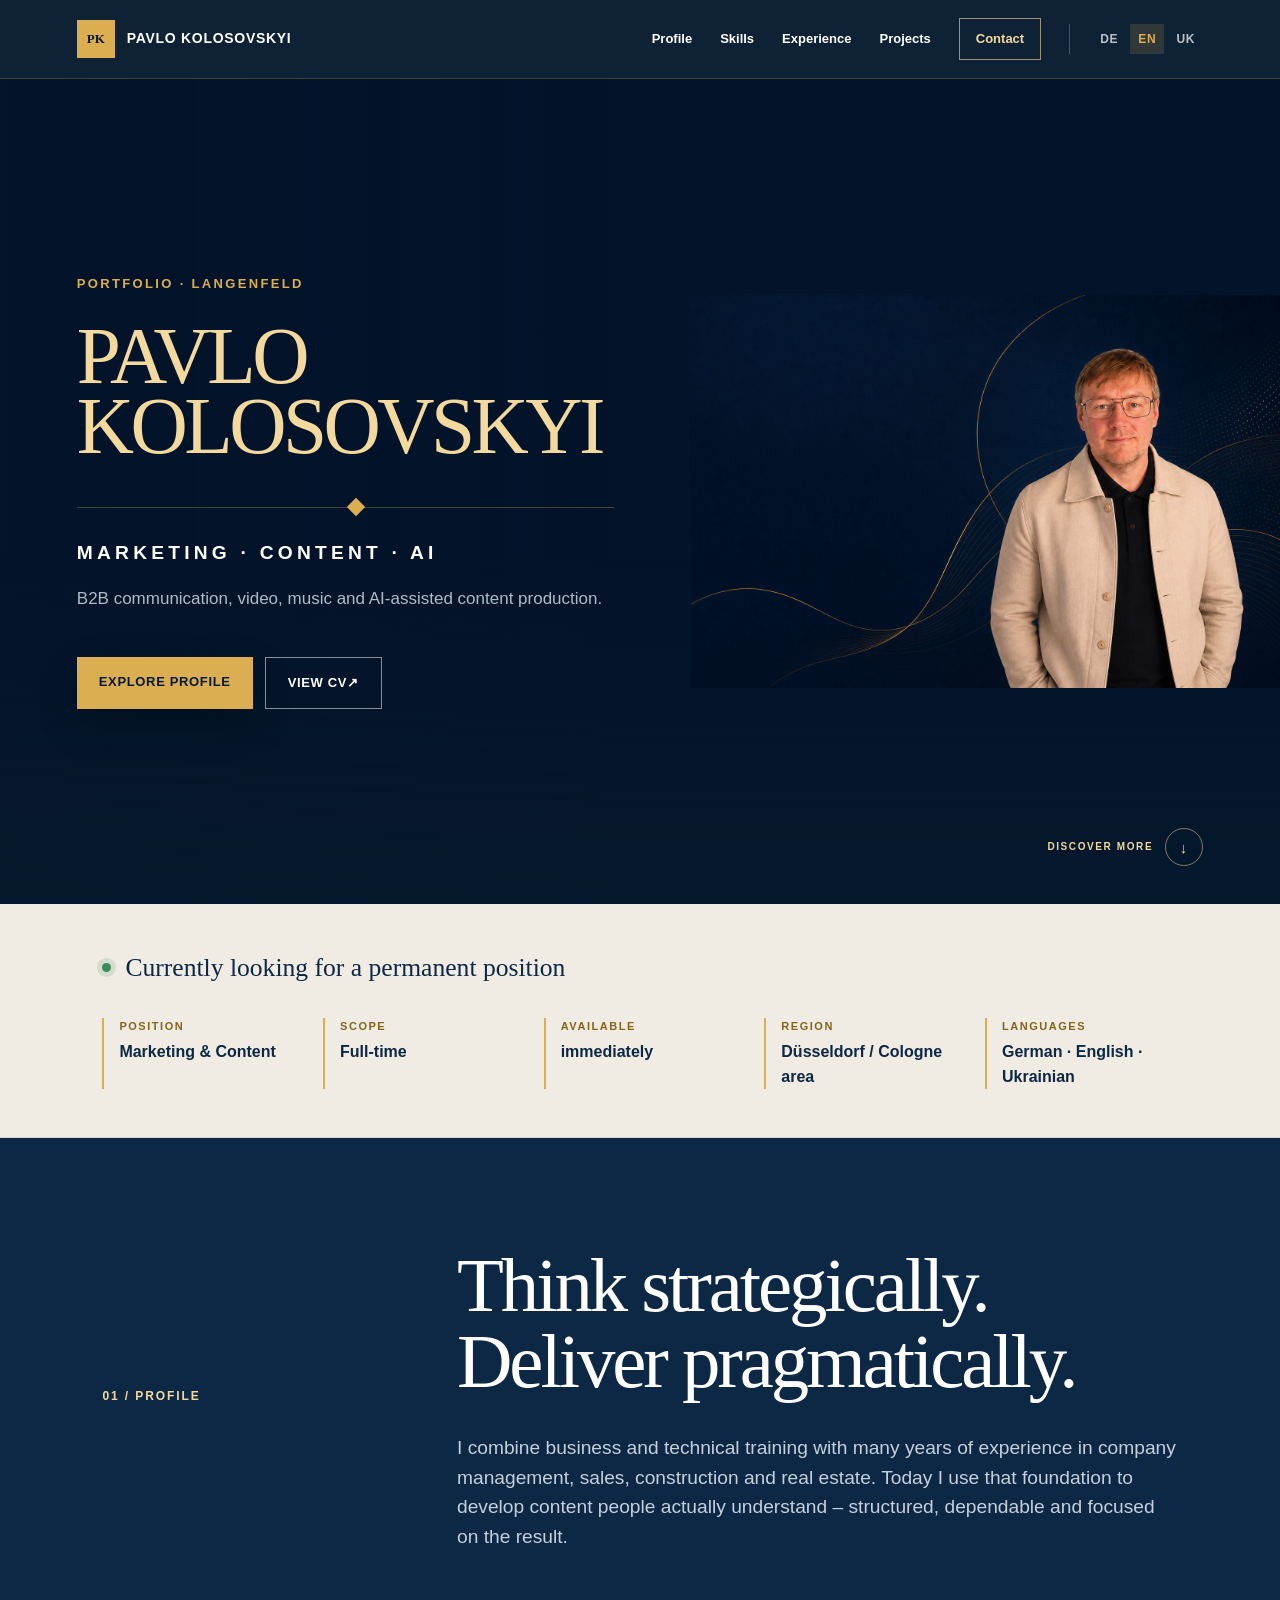
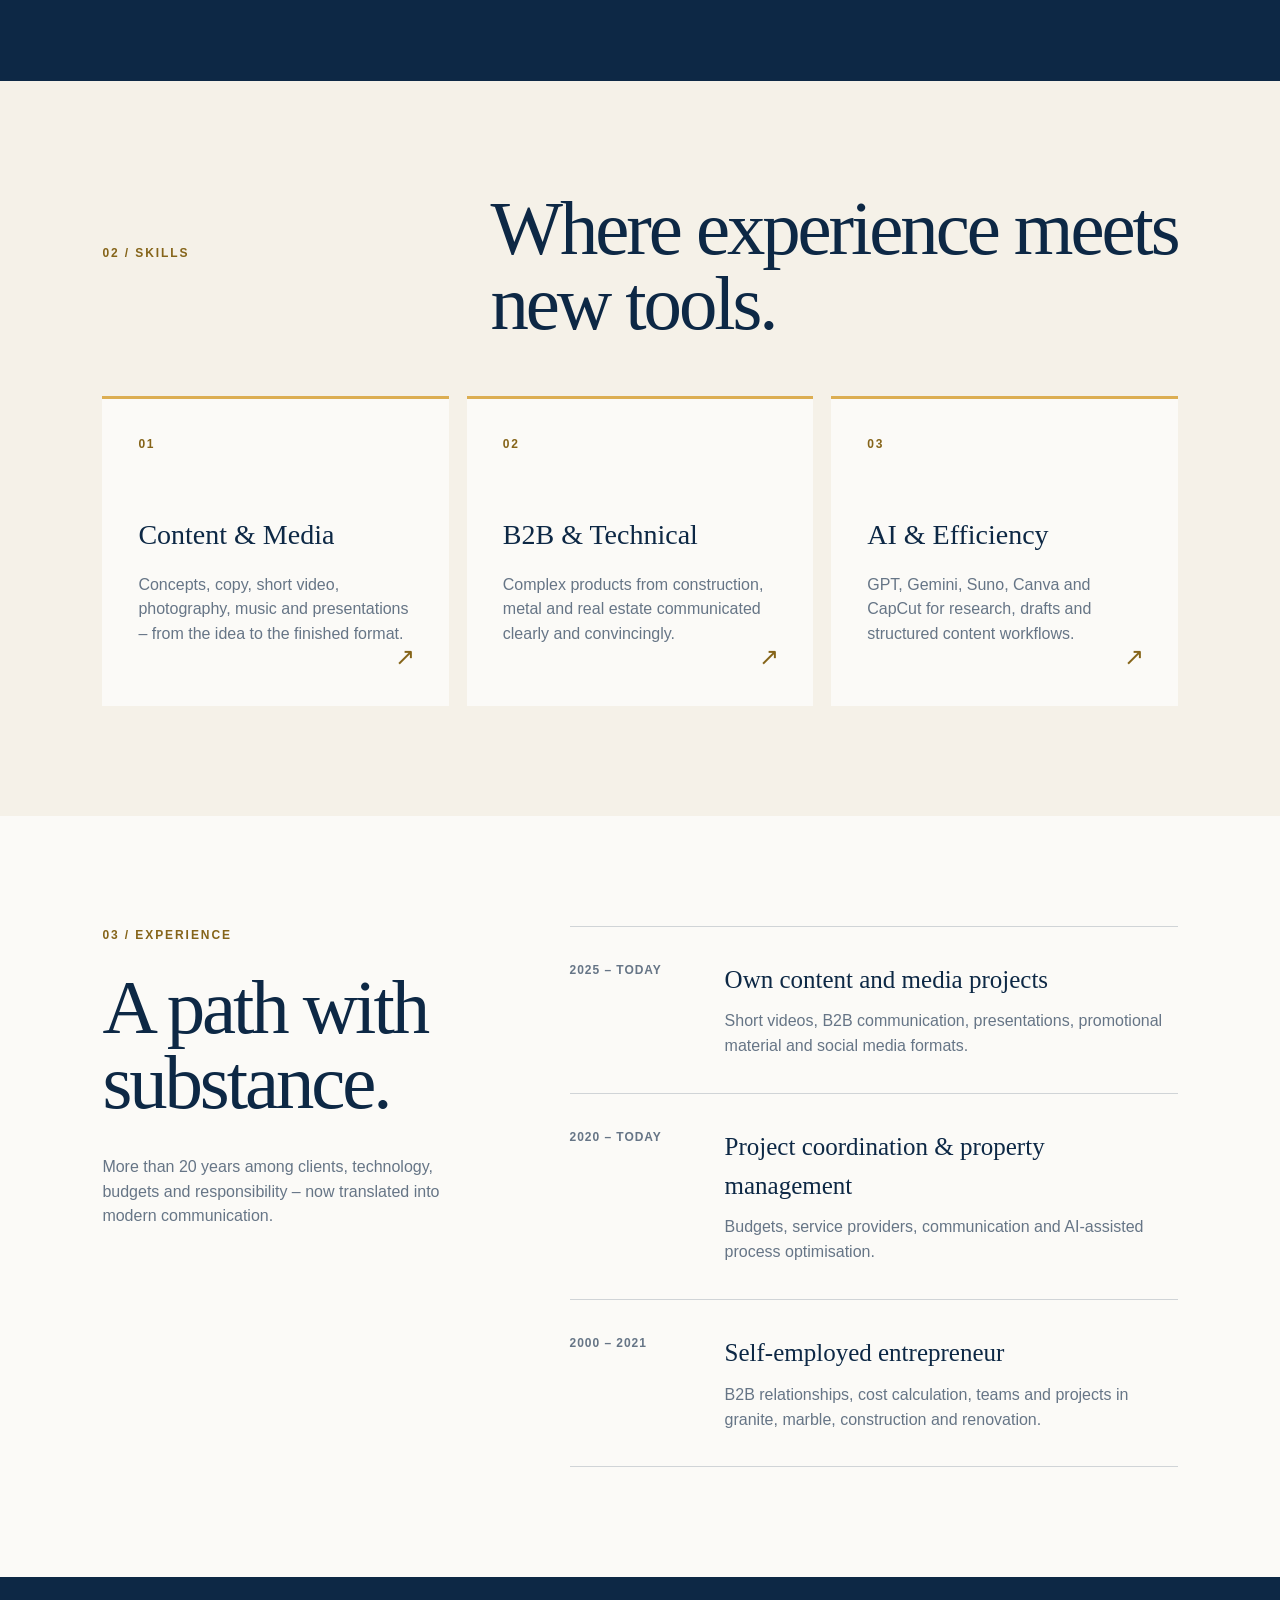
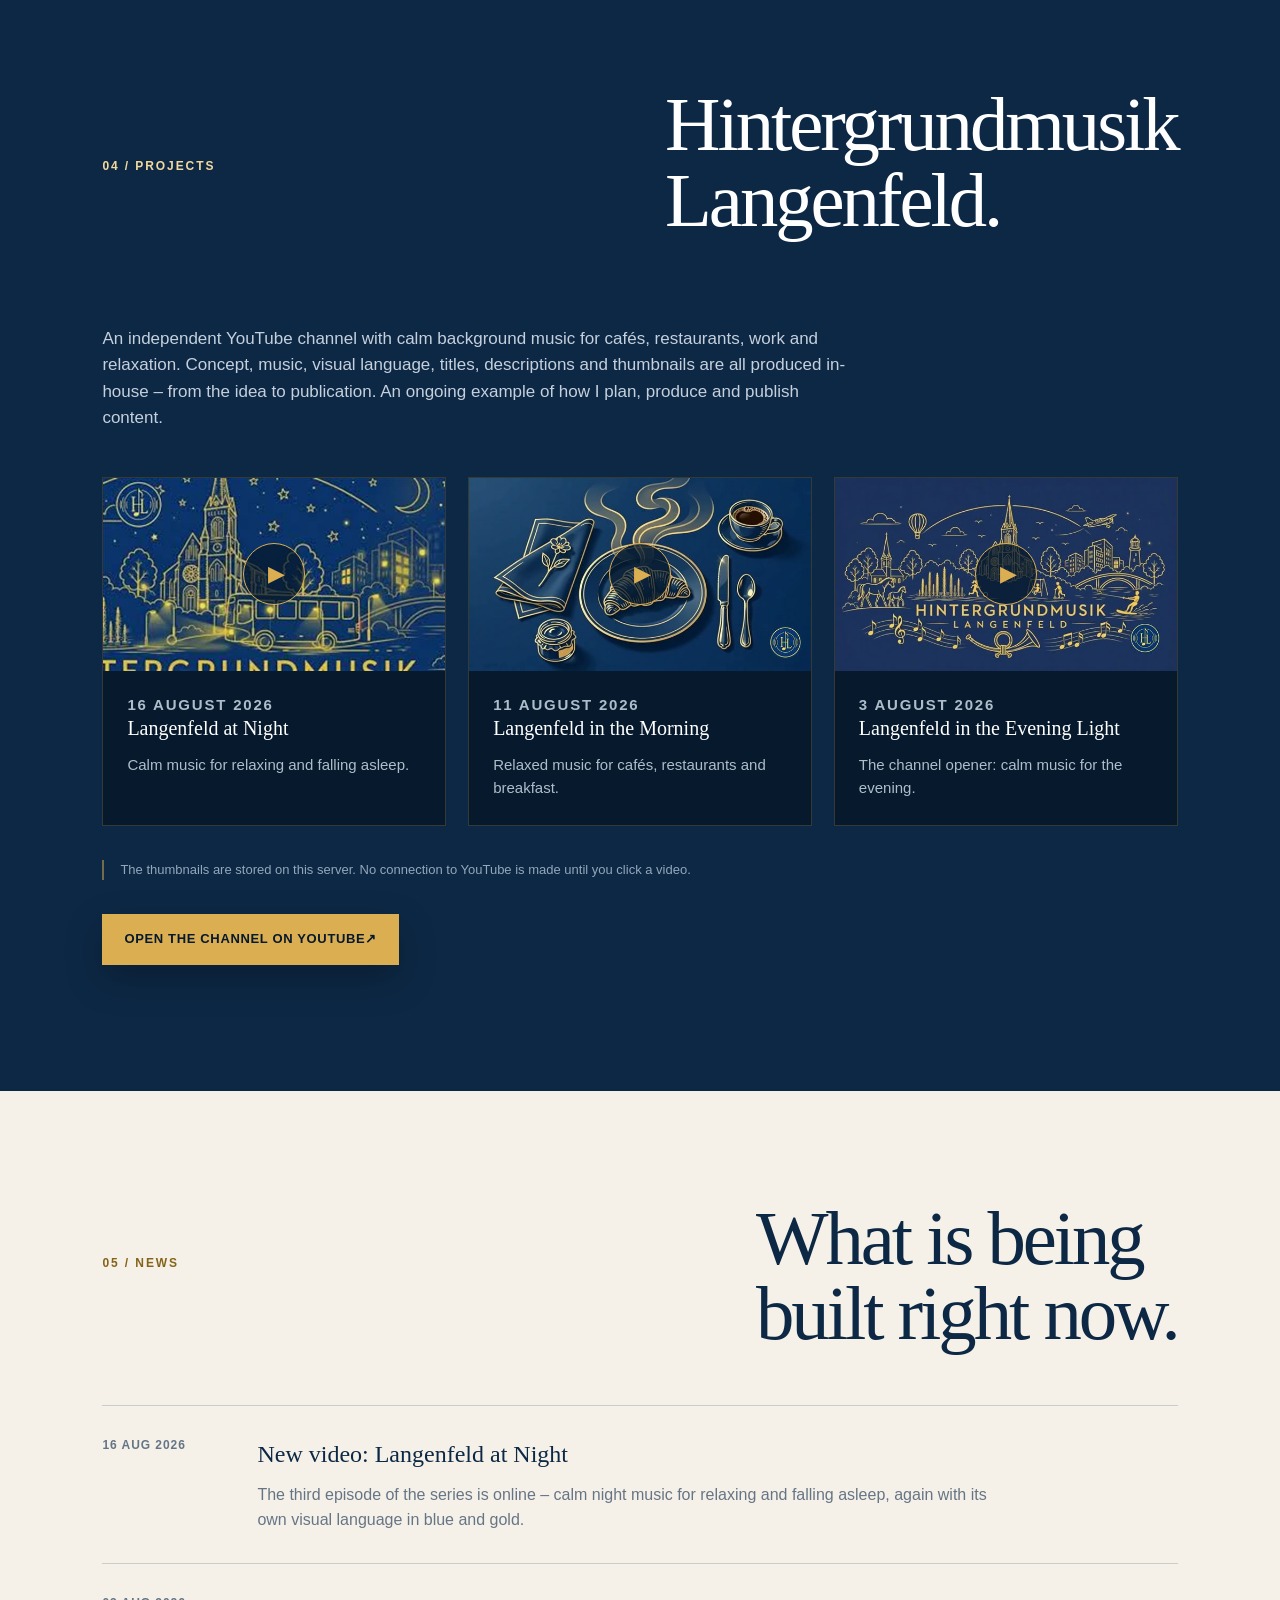
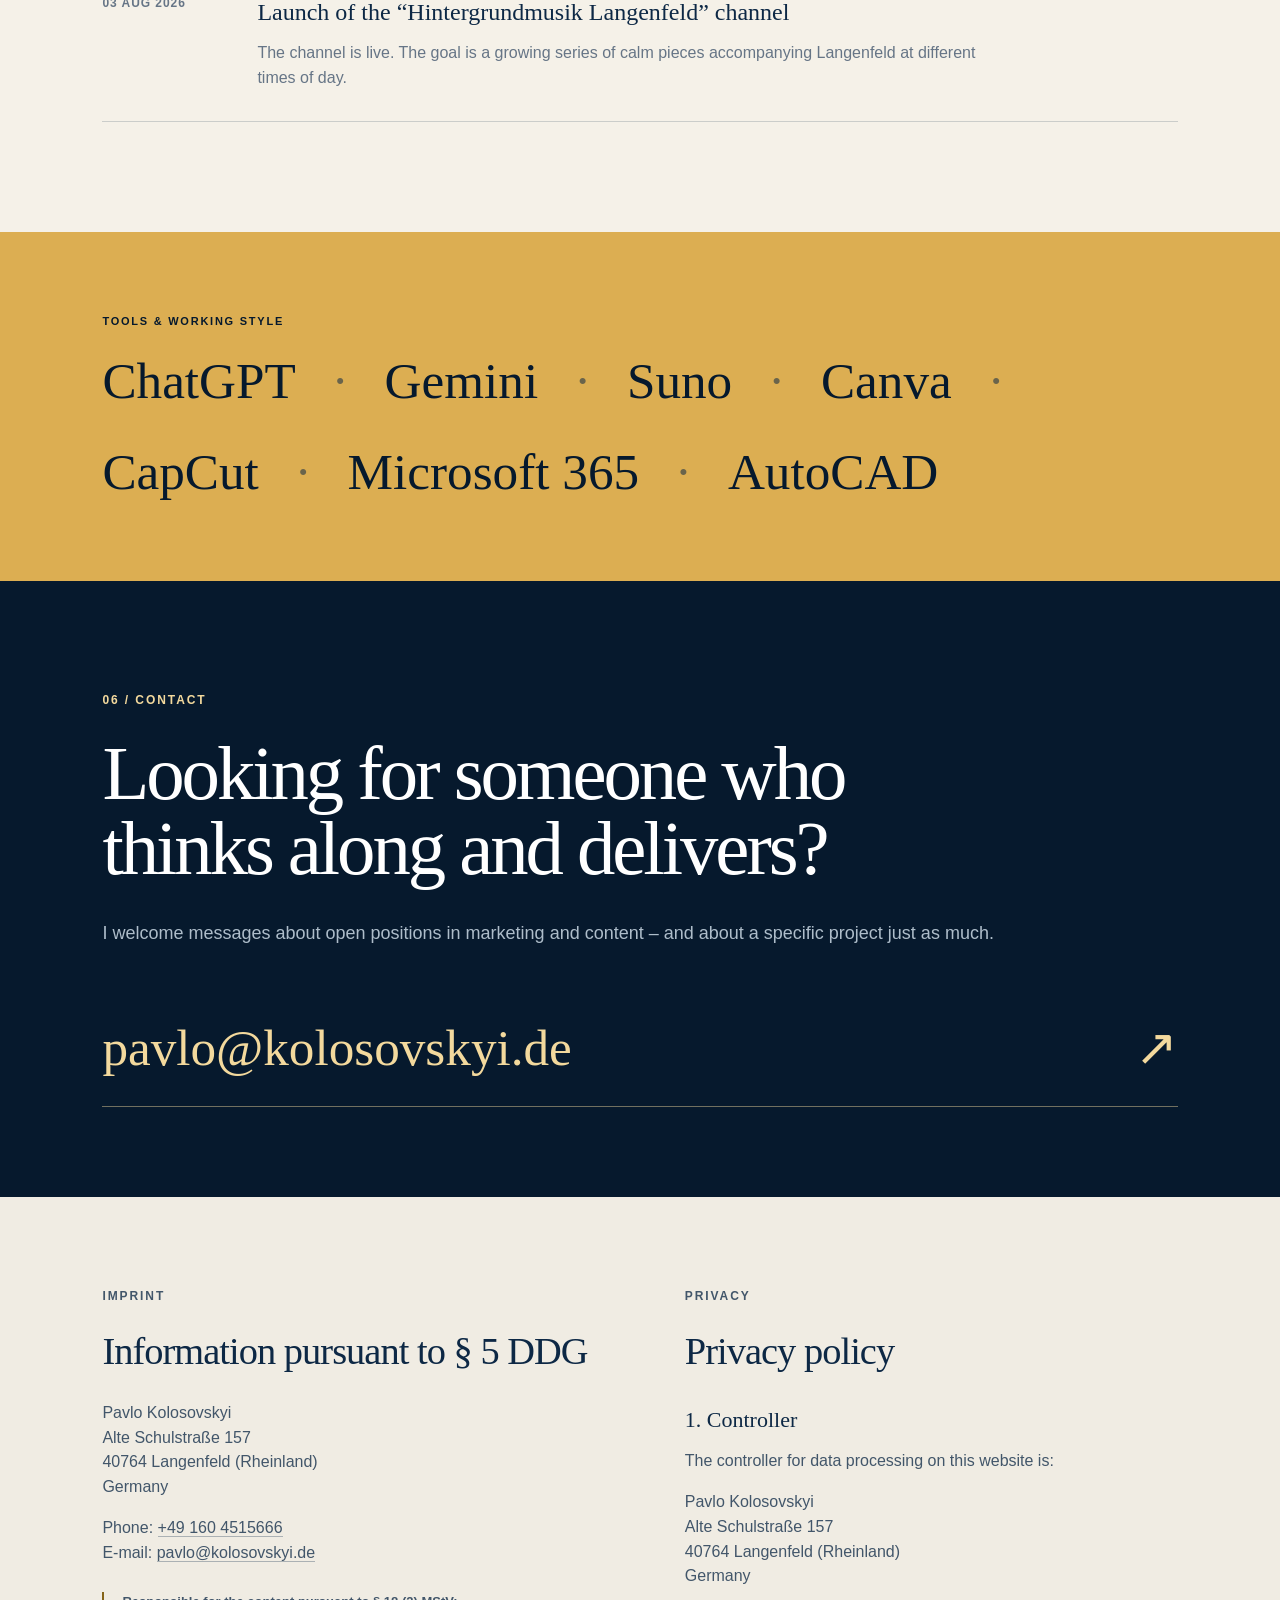
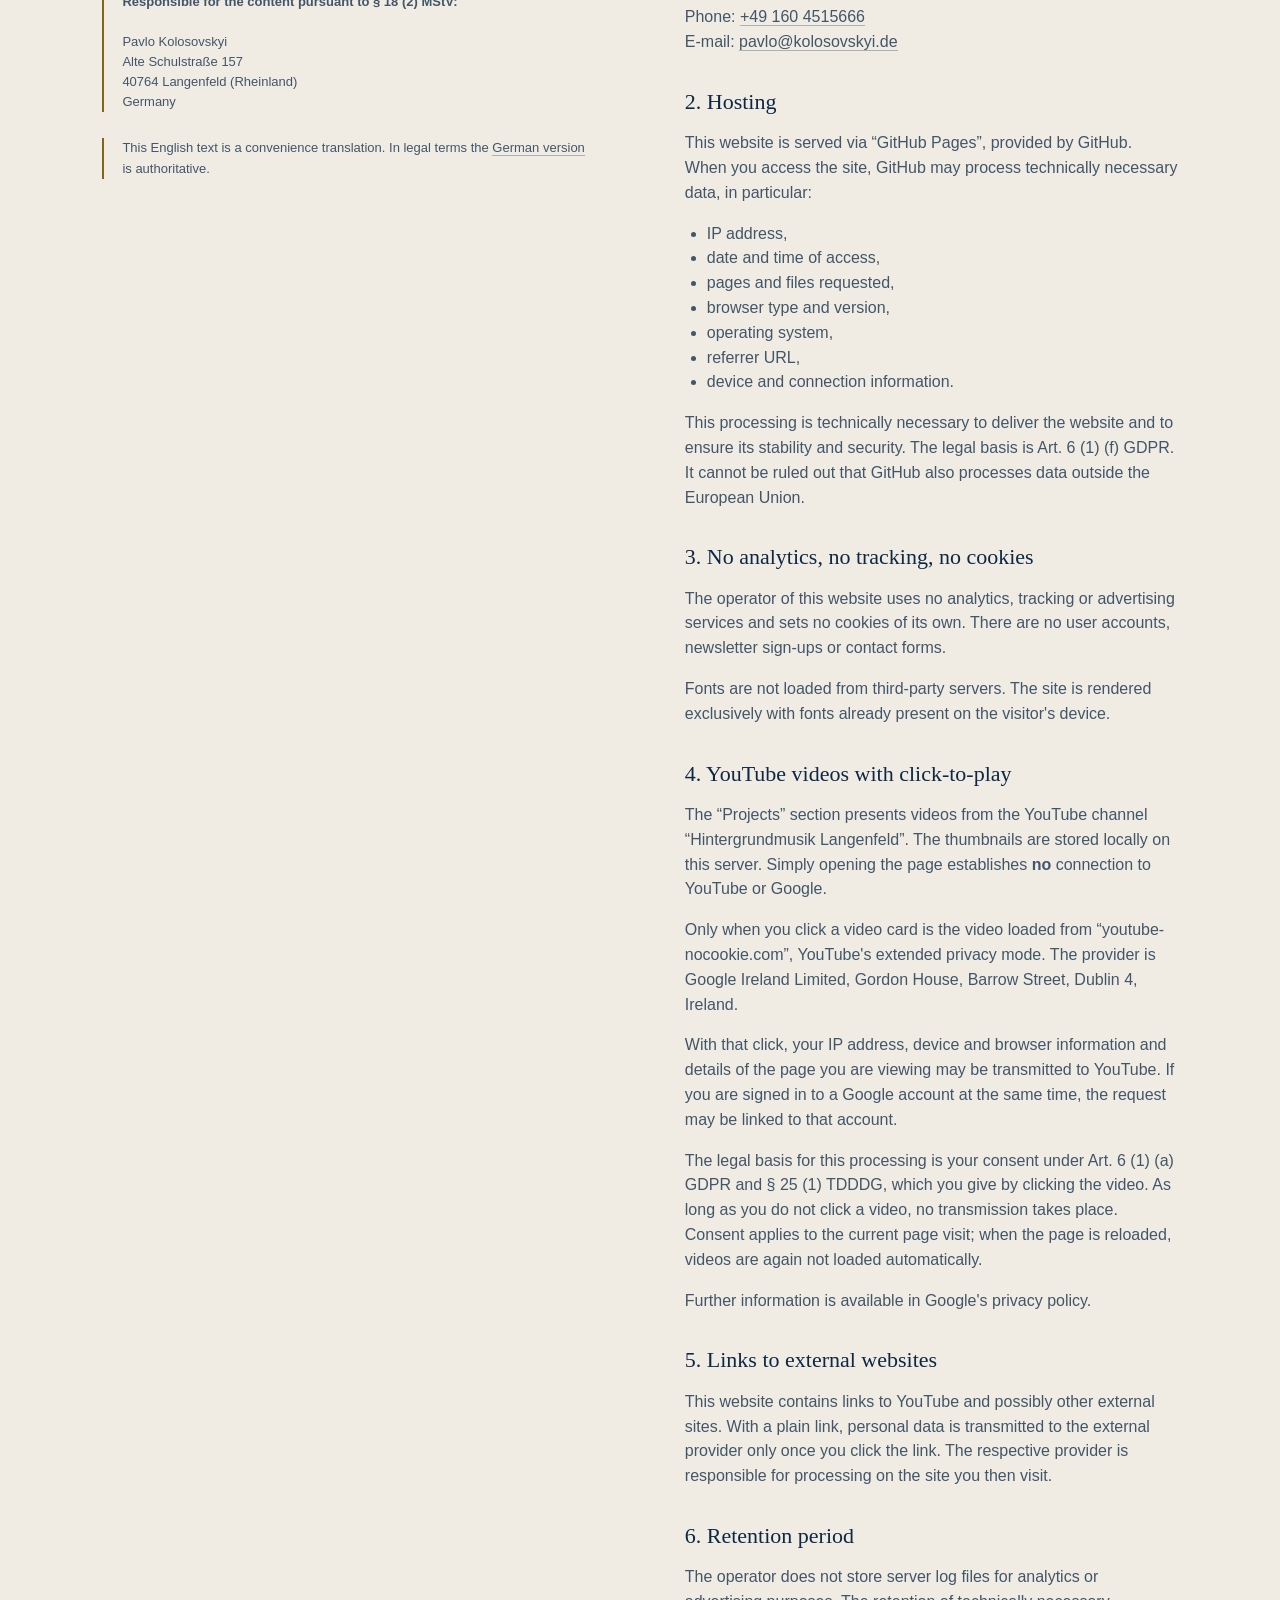
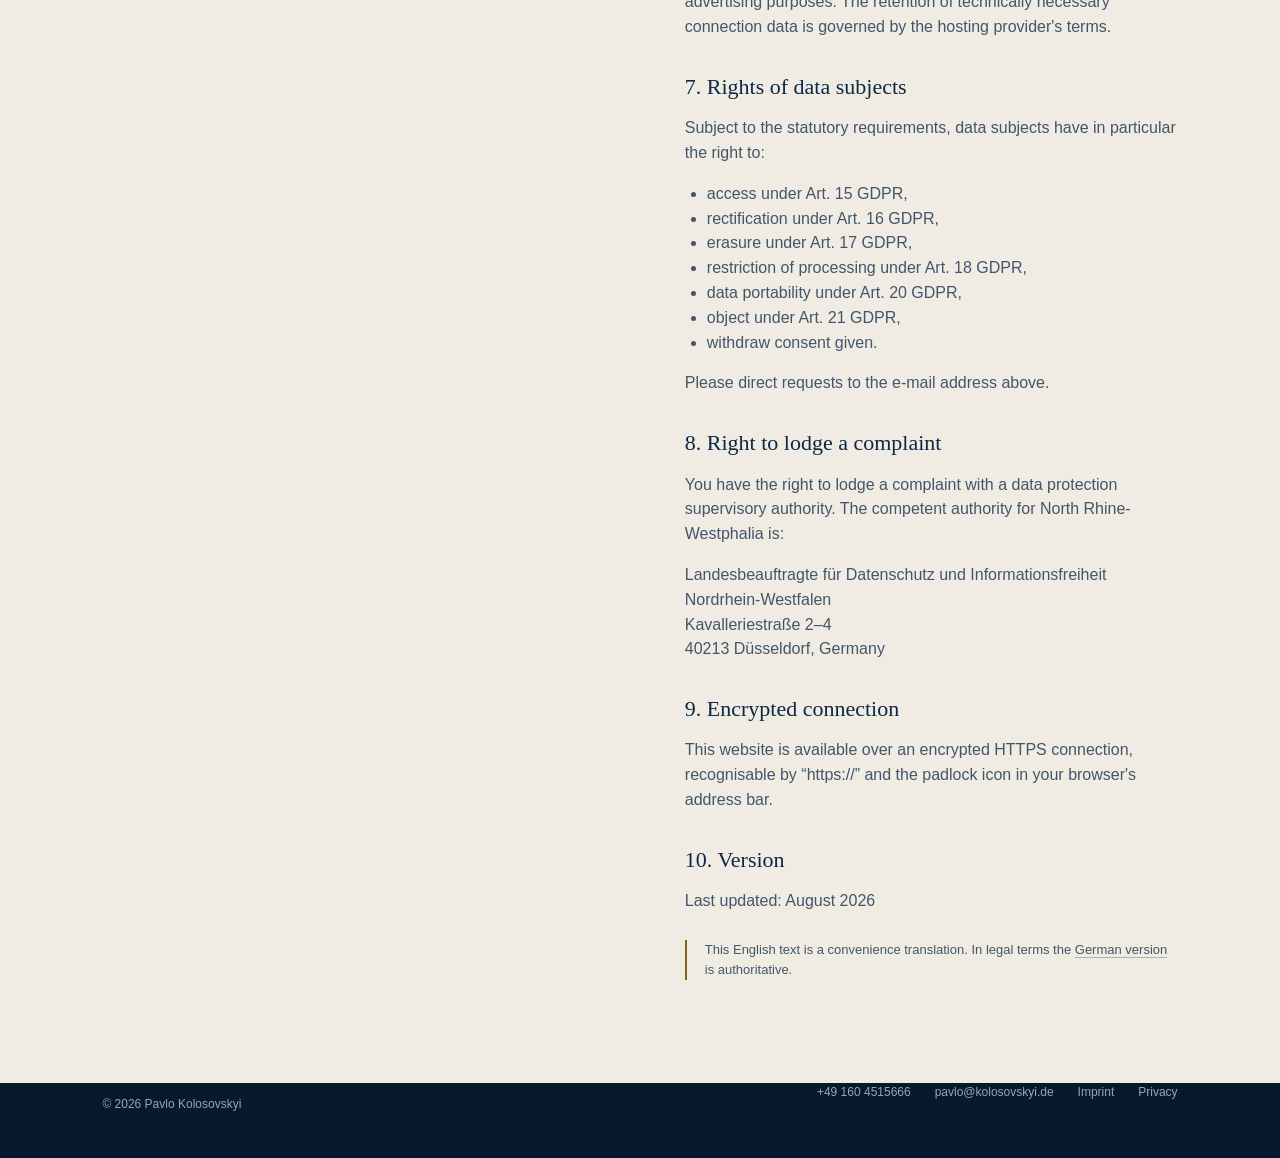
==== en/index.html @ c3942af7 "Rebuild site: three languages, projects section, job-search block - German, English and Ukrainian ve" ====
<!doctype html>
<html lang="en">
  <head>
    <meta charset="utf-8" />
    <meta name="viewport" content="width=device-width, initial-scale=1" />
    <title>Pavlo Kolosovskyi | Marketing, Content &amp; AI</title>
    <meta name="description" content="Portfolio of Pavlo Kolosovskyi, based in Langenfeld, Germany: B2B communication, video, music and AI-assisted content production." />
    <meta name="robots" content="index,follow" />
    <meta name="author" content="Pavlo Kolosovskyi" />
    <meta name="theme-color" content="#06192d" />

    <link rel="canonical" href="https://kolosovskyi.de/en/" />
    <link rel="alternate" hreflang="de" href="https://kolosovskyi.de/" />
    <link rel="alternate" hreflang="en" href="https://kolosovskyi.de/en/" />
    <link rel="alternate" hreflang="uk" href="https://kolosovskyi.de/uk/" />
    <link rel="alternate" hreflang="x-default" href="https://kolosovskyi.de/" />

    <link rel="icon" href="../assets/favicon.ico" sizes="any" />
    <link rel="apple-touch-icon" href="../assets/apple-touch-icon.png" />

    <meta property="og:type" content="website" />
    <meta property="og:locale" content="en_GB" />
    <meta property="og:site_name" content="Pavlo Kolosovskyi" />
    <meta property="og:title" content="Pavlo Kolosovskyi | Marketing, Content &amp; AI" />
    <meta property="og:description" content="B2B communication, video, music and AI-assisted content production from Langenfeld, Germany." />
    <meta property="og:url" content="https://kolosovskyi.de/en/" />
    <meta property="og:image" content="https://kolosovskyi.de/assets/og.jpg" />
    <meta property="og:image:width" content="1200" />
    <meta property="og:image:height" content="800" />
    <meta property="og:image:alt" content="Pavlo Kolosovskyi - Marketing, Content and AI" />
    <meta name="twitter:card" content="summary_large_image" />
    <meta name="twitter:title" content="Pavlo Kolosovskyi | Marketing, Content &amp; AI" />
    <meta name="twitter:description" content="B2B communication, video, music and AI-assisted content production from Langenfeld, Germany." />
    <meta name="twitter:image" content="https://kolosovskyi.de/assets/og.jpg" />

    <link rel="stylesheet" href="../assets/style.css" />

    <script type="application/ld+json">
      {
        "@context": "https://schema.org",
        "@type": "ProfilePage",
        "url": "https://kolosovskyi.de/en/",
        "inLanguage": "en",
        "mainEntity": {
          "@type": "Person",
          "name": "Pavlo Kolosovskyi",
          "url": "https://kolosovskyi.de/en/",
          "image": "https://kolosovskyi.de/assets/og.jpg",
          "email": "pavlo@kolosovskyi.de",
          "telephone": "+49 160 4515666",
          "jobTitle": "Marketing & Content Specialist",
          "description": "B2B communication, video, music and AI-assisted content production from Langenfeld, Germany.",
          "address": {
            "@type": "PostalAddress",
            "streetAddress": "Alte Schulstraße 157",
            "postalCode": "40764",
            "addressLocality": "Langenfeld (Rheinland)",
            "addressRegion": "North Rhine-Westphalia",
            "addressCountry": "DE"
          },
          "knowsLanguage": ["de", "en", "uk"],
          "knowsAbout": [
            "Marketing",
            "Content production",
            "B2B communication",
            "Artificial intelligence",
            "Video production",
            "Music production",
            "Project coordination",
            "Property management"
          ],
          "sameAs": ["https://www.youtube.com/channel/UC3sv8M5KpYVajxv3SF8W27A"]
        }
      }
    </script>
  </head>

  <body>
    <a class="skip-link" href="#profile">Skip to content</a>

    <header class="site-header">
      <a class="brand" href="#top"><span class="brand-mark">PK</span><span>Pavlo Kolosovskyi</span></a>
      <input class="nav-toggle" type="checkbox" id="nav-toggle" />
      <label class="nav-burger" for="nav-toggle" title="Open and close menu">
        <span aria-hidden="true"></span><span aria-hidden="true"></span><span aria-hidden="true"></span>
        <em>Menu</em>
      </label>
      <nav aria-label="Main navigation">
        <a href="#profile">Profile</a>
        <a href="#skills">Skills</a>
        <a href="#experience">Experience</a>
        <a href="#projects">Projects</a>
        <a class="nav-cta" href="#contact">Contact</a>
        <div class="lang-switch">
          <a href="../index.html" lang="de" hreflang="de">DE</a>
          <a href="index.html" aria-current="true" lang="en" hreflang="en">EN</a>
          <a href="../uk/index.html" lang="uk" hreflang="uk">UK</a>
        </div>
      </nav>
    </header>

    <main>
      <section class="hero" id="top">
        <div class="hero-layout">
          <div class="hero-copy">
            <p class="hero-kicker">Portfolio · Langenfeld</p>
            <h1><span>Pavlo</span> <span>Kolosovskyi</span></h1>
            <div class="hero-rule" aria-hidden="true"><span></span></div>
            <p class="hero-disciplines">Marketing · Content · AI</p>
            <p class="hero-summary">B2B communication, video, music and AI-assisted content production.</p>
            <div class="hero-actions">
              <a class="button button-gold" href="#profile">Explore profile</a>
              <a class="button button-outline-light" href="../assets/lebenslauf.pdf">View CV <span aria-hidden="true">↗</span></a>
            </div>
          </div>
          <div class="hero-portrait" role="img" aria-label="Portrait of Pavlo Kolosovskyi"></div>
        </div>
        <a class="scroll-cue" href="#profile"><span>Discover more</span><b aria-hidden="true">↓</b></a>
      </section>

      <section class="seeking" id="looking-for">
        <p class="seeking-status"><span class="status-dot" aria-hidden="true"></span>Currently looking for a permanent position</p>
        <dl class="seeking-grid">
          <div class="seeking-item"><dt>Position</dt><dd>Marketing &amp; Content</dd></div>
          <div class="seeking-item"><dt>Scope</dt><dd>Full-time</dd></div>
          <div class="seeking-item"><dt>Available</dt><dd>immediately</dd></div>
          <div class="seeking-item"><dt>Region</dt><dd>Düsseldorf / Cologne area</dd></div>
          <div class="seeking-item"><dt>Languages</dt><dd>German · English · Ukrainian</dd></div>
        </dl>
      </section>

      <section class="intro" id="profile">
        <p class="section-label">01 / Profile</p>
        <div>
          <h2>Think strategically.<br />Deliver pragmatically.</h2>
          <p>I combine business and technical training with many years of experience in company management, sales, construction and real estate. Today I use that foundation to develop content people actually understand – structured, dependable and focused on the result.</p>
        </div>
      </section>

      <section class="expertise-section" id="skills">
        <div class="section-heading">
          <p class="section-label">02 / Skills</p>
          <h2>Where experience meets<br />new tools.</h2>
        </div>
        <div class="expertise-grid">
          <article class="expertise-card">
            <div class="card-number">01</div>
            <h3>Content &amp; Media</h3>
            <p>Concepts, copy, short video, photography, music and presentations – from the idea to the finished format.</p>
            <span class="card-arrow" aria-hidden="true">↗</span>
          </article>
          <article class="expertise-card">
            <div class="card-number">02</div>
            <h3>B2B &amp; Technical</h3>
            <p>Complex products from construction, metal and real estate communicated clearly and convincingly.</p>
            <span class="card-arrow" aria-hidden="true">↗</span>
          </article>
          <article class="expertise-card">
            <div class="card-number">03</div>
            <h3>AI &amp; Efficiency</h3>
            <p>GPT, Gemini, Suno, Canva and CapCut for research, drafts and structured content workflows.</p>
            <span class="card-arrow" aria-hidden="true">↗</span>
          </article>
        </div>
      </section>

      <section class="experience-section" id="experience">
        <div class="experience-intro">
          <p class="section-label">03 / Experience</p>
          <h2>A path with<br />substance.</h2>
          <p>More than 20 years among clients, technology, budgets and responsibility – now translated into modern communication.</p>
        </div>
        <div class="timeline">
          <article class="timeline-item">
            <p class="timeline-period">2025 – today</p>
            <div>
              <h3>Own content and media projects</h3>
              <p>Short videos, B2B communication, presentations, promotional material and social media formats.</p>
            </div>
          </article>
          <article class="timeline-item">
            <p class="timeline-period">2020 – today</p>
            <div>
              <h3>Project coordination &amp; property management</h3>
              <p>Budgets, service providers, communication and AI-assisted process optimisation.</p>
            </div>
          </article>
          <article class="timeline-item">
            <p class="timeline-period">2000 – 2021</p>
            <div>
              <h3>Self-employed entrepreneur</h3>
              <p>B2B relationships, cost calculation, teams and projects in granite, marble, construction and renovation.</p>
            </div>
          </article>
        </div>
      </section>

      <section class="projects-section" id="projects">
        <div class="section-heading">
          <p class="section-label">04 / Projects</p>
          <h2>Hintergrundmusik<br />Langenfeld.</h2>
        </div>
        <p class="project-lead">An independent YouTube channel with calm background music for cafés, restaurants, work and relaxation. Concept, music, visual language, titles, descriptions and thumbnails are all produced in-house – from the idea to publication. An ongoing example of how I plan, produce and publish content.</p>

        <div class="video-grid">
          <article class="video-card">
            <button class="video-frame" type="button" data-video="T-BLoHEZqq4" data-title="Langenfeld at Night – background music for relaxing">
              <img src="../assets/video-1.jpg" alt="Thumbnail: Langenfeld at night" loading="lazy" width="640" height="360" />
              <span class="play-badge" aria-hidden="true">▶</span>
            </button>
            <div class="video-body">
              <p class="video-date">16 August 2026</p>
              <h3>Langenfeld at Night</h3>
              <p>Calm music for relaxing and falling asleep.</p>
            </div>
          </article>

          <article class="video-card">
            <button class="video-frame" type="button" data-video="KfmmcKByRnE" data-title="Langenfeld in the Morning – background music for café and restaurant">
              <img src="../assets/video-2.jpg" alt="Thumbnail: Langenfeld in the morning" loading="lazy" width="640" height="360" />
              <span class="play-badge" aria-hidden="true">▶</span>
            </button>
            <div class="video-body">
              <p class="video-date">11 August 2026</p>
              <h3>Langenfeld in the Morning</h3>
              <p>Relaxed music for cafés, restaurants and breakfast.</p>
            </div>
          </article>

          <article class="video-card">
            <button class="video-frame" type="button" data-video="vcA06M4yHZA" data-title="Langenfeld in the Evening Light – calm music">
              <img src="../assets/video-3.jpg" alt="Thumbnail: Langenfeld in the evening light" loading="lazy" width="640" height="360" />
              <span class="play-badge" aria-hidden="true">▶</span>
            </button>
            <div class="video-body">
              <p class="video-date">3 August 2026</p>
              <h3>Langenfeld in the Evening Light</h3>
              <p>The channel opener: calm music for the evening.</p>
            </div>
          </article>
        </div>

        <p class="video-note">The thumbnails are stored on this server. No connection to YouTube is made until you click a video.</p>

        <p class="channel-action">
          <a class="button button-gold" href="https://www.youtube.com/channel/UC3sv8M5KpYVajxv3SF8W27A" target="_blank" rel="noopener">Open the channel on YouTube <span aria-hidden="true">↗</span></a>
        </p>
      </section>

      <section class="news-section" id="news">
        <div class="section-heading">
          <p class="section-label">05 / News</p>
          <h2>What is being<br />built right now.</h2>
        </div>
        <div class="news-list">
          <article class="news-item">
            <p class="news-date">16 Aug 2026</p>
            <div>
              <h3>New video: Langenfeld at Night</h3>
              <p>The third episode of the series is online – calm night music for relaxing and falling asleep, again with its own visual language in blue and gold.</p>
            </div>
          </article>
          <article class="news-item">
            <p class="news-date">03 Aug 2026</p>
            <div>
              <h3>Launch of the “Hintergrundmusik Langenfeld” channel</h3>
              <p>The channel is live. The goal is a growing series of calm pieces accompanying Langenfeld at different times of day.</p>
            </div>
          </article>
        </div>
      </section>

      <section class="tools">
        <p>Tools &amp; working style</p>
        <div class="tool-row">
          <span>ChatGPT</span><span>Gemini</span><span>Suno</span><span>Canva</span><span>CapCut</span><span>Microsoft 365</span><span>AutoCAD</span>
        </div>
      </section>

      <section class="contact" id="contact">
        <p class="section-label light">06 / Contact</p>
        <h2>Looking for someone who<br />thinks along and delivers?</h2>
        <p class="contact-copy">I welcome messages about open positions in marketing and content – and about a specific project just as much.</p>
        <a class="contact-link" href="mailto:pavlo@kolosovskyi.de">pavlo@kolosovskyi.de <span aria-hidden="true">↗</span></a>
      </section>

      <section class="legal-section" aria-label="Legal information">
        <article id="imprint">
          <p class="section-label">Imprint</p>
          <h2>Information pursuant to § 5 DDG</h2>
          <p>Pavlo Kolosovskyi<br />Alte Schulstraße 157<br />40764 Langenfeld (Rheinland)<br />Germany</p>
          <p>Phone: <a href="tel:+491604515666">+49 160 4515666</a><br />E-mail: <a href="mailto:pavlo@kolosovskyi.de">pavlo@kolosovskyi.de</a></p>
          <p class="legal-note"><strong>Responsible for the content pursuant to § 18 (2) MStV:</strong><br /><br />Pavlo Kolosovskyi<br />Alte Schulstraße 157<br />40764 Langenfeld (Rheinland)<br />Germany</p>
          <p class="legal-note">This English text is a convenience translation. In legal terms the <a href="../index.html#impressum">German version</a> is authoritative.</p>
        </article>

        <article id="privacy">
          <p class="section-label">Privacy</p>
          <h2>Privacy policy</h2>

          <h3>1. Controller</h3>
          <p>The controller for data processing on this website is:</p>
          <p>Pavlo Kolosovskyi<br />Alte Schulstraße 157<br />40764 Langenfeld (Rheinland)<br />Germany</p>
          <p>Phone: <a href="tel:+491604515666">+49 160 4515666</a><br />E-mail: <a href="mailto:pavlo@kolosovskyi.de">pavlo@kolosovskyi.de</a></p>

          <h3>2. Hosting</h3>
          <p>This website is served via “GitHub Pages”, provided by GitHub. When you access the site, GitHub may process technically necessary data, in particular:</p>
          <ul><li>IP address,</li><li>date and time of access,</li><li>pages and files requested,</li><li>browser type and version,</li><li>operating system,</li><li>referrer URL,</li><li>device and connection information.</li></ul>
          <p>This processing is technically necessary to deliver the website and to ensure its stability and security. The legal basis is Art. 6 (1) (f) GDPR. It cannot be ruled out that GitHub also processes data outside the European Union.</p>

          <h3>3. No analytics, no tracking, no cookies</h3>
          <p>The operator of this website uses no analytics, tracking or advertising services and sets no cookies of its own. There are no user accounts, newsletter sign-ups or contact forms.</p>
          <p>Fonts are not loaded from third-party servers. The site is rendered exclusively with fonts already present on the visitor's device.</p>

          <h3>4. YouTube videos with click-to-play</h3>
          <p>The “Projects” section presents videos from the YouTube channel “Hintergrundmusik Langenfeld”. The thumbnails are stored locally on this server. Simply opening the page establishes <strong>no</strong> connection to YouTube or Google.</p>
          <p>Only when you click a video card is the video loaded from “youtube-nocookie.com”, YouTube's extended privacy mode. The provider is Google Ireland Limited, Gordon House, Barrow Street, Dublin 4, Ireland.</p>
          <p>With that click, your IP address, device and browser information and details of the page you are viewing may be transmitted to YouTube. If you are signed in to a Google account at the same time, the request may be linked to that account.</p>
          <p>The legal basis for this processing is your consent under Art. 6 (1) (a) GDPR and § 25 (1) TDDDG, which you give by clicking the video. As long as you do not click a video, no transmission takes place. Consent applies to the current page visit; when the page is reloaded, videos are again not loaded automatically.</p>
          <p>Further information is available in Google's privacy policy.</p>

          <h3>5. Links to external websites</h3>
          <p>This website contains links to YouTube and possibly other external sites. With a plain link, personal data is transmitted to the external provider only once you click the link. The respective provider is responsible for processing on the site you then visit.</p>

          <h3>6. Retention period</h3>
          <p>The operator does not store server log files for analytics or advertising purposes. The retention of technically necessary connection data is governed by the hosting provider's terms.</p>

          <h3>7. Rights of data subjects</h3>
          <p>Subject to the statutory requirements, data subjects have in particular the right to:</p>
          <ul><li>access under Art. 15 GDPR,</li><li>rectification under Art. 16 GDPR,</li><li>erasure under Art. 17 GDPR,</li><li>restriction of processing under Art. 18 GDPR,</li><li>data portability under Art. 20 GDPR,</li><li>object under Art. 21 GDPR,</li><li>withdraw consent given.</li></ul>
          <p>Please direct requests to the e-mail address above.</p>

          <h3>8. Right to lodge a complaint</h3>
          <p>You have the right to lodge a complaint with a data protection supervisory authority. The competent authority for North Rhine-Westphalia is:</p>
          <p>Landesbeauftragte für Datenschutz und Informationsfreiheit Nordrhein-Westfalen<br />Kavalleriestraße 2–4<br />40213 Düsseldorf, Germany</p>

          <h3>9. Encrypted connection</h3>
          <p>This website is available over an encrypted HTTPS connection, recognisable by “https://” and the padlock icon in your browser's address bar.</p>

          <h3>10. Version</h3>
          <p>Last updated: August 2026</p>
          <p class="legal-note">This English text is a convenience translation. In legal terms the <a href="../index.html#datenschutz">German version</a> is authoritative.</p>
        </article>
      </section>
    </main>

    <footer class="site-footer">
      <p>© 2026 Pavlo Kolosovskyi</p>
      <div>
        <a href="tel:+491604515666">+49 160 4515666</a>
        <a href="mailto:pavlo@kolosovskyi.de">pavlo@kolosovskyi.de</a>
        <a href="#imprint">Imprint</a>
        <a href="#privacy">Privacy</a>
      </div>
    </footer>

    <script src="../assets/site.js"></script>
  </body>
</html>
---- assets/style.css ----
/* ==========================================================================
   Pavlo Kolosovskyi - Portfolio
   Eine gemeinsame Stylesheet-Datei fuer alle drei Sprachfassungen.
   Reihenfolge: Tokens - Basis - Kopf - Hero - Sektionen - Fuss - Responsive
   ========================================================================== */

:root {
  --navy: #0d2845;
  --navy-deep: #06192d;
  --hero-bg: #03132a;      /* trifft die Bildkante des Portraets */
  --gold: #dcae52;         /* Akzent auf dunklem Grund */
  --gold-ink: #856419;     /* Goldton fuer Text auf hellem Grund, erfuellt WCAG AA */
  --gold-soft: #f3d99d;
  --cream: #f5f1e8;
  --paper: #fbfaf7;
  --shell: #f0ece3;
  --ink: #14263a;
  --muted: #667586;
  --header-h: 75px;
}

* {
  box-sizing: border-box;
}

html {
  scroll-behavior: smooth;
}

body {
  background: var(--paper);
  color: var(--ink);
  font-family: Arial, Helvetica, sans-serif;
  line-height: 1.55;
  margin: 0;
}

a {
  color: inherit;
  text-decoration: none;
}

img {
  max-width: 100%;
}

h1,
h2 {
  font-family: Georgia, "Times New Roman", serif;
  font-weight: 400;
  line-height: 0.98;
}

/* --------------------------------------------------------------------------
   Skip-Link
   -------------------------------------------------------------------------- */

.skip-link {
  background: var(--gold);
  color: var(--navy-deep);
  font-size: 13px;
  font-weight: 800;
  left: 12px;
  padding: 12px 18px;
  position: fixed;
  text-transform: uppercase;
  top: -100px;
  transition: top 150ms ease;
  z-index: 60;
}

.skip-link:focus {
  top: 12px;
}

/* --------------------------------------------------------------------------
   Kopfzeile, Navigation, Sprachwahl
   -------------------------------------------------------------------------- */

.site-header {
  align-items: center;
  background: rgba(6, 25, 45, 0.96);
  backdrop-filter: blur(16px);
  border-bottom: 1px solid rgba(220, 174, 82, 0.24);
  color: white;
  display: flex;
  justify-content: space-between;
  left: 0;
  padding: 18px clamp(24px, 6vw, 96px);
  position: sticky;
  top: 0;
  z-index: 20;
}

.brand {
  align-items: center;
  display: flex;
  font-size: 14px;
  font-weight: 700;
  gap: 12px;
  letter-spacing: 0.05em;
  text-transform: uppercase;
}

.brand-mark {
  align-items: center;
  background: var(--gold);
  color: var(--navy-deep);
  display: flex;
  font-family: Georgia, "Times New Roman", serif;
  font-size: 13px;
  height: 38px;
  justify-content: center;
  letter-spacing: 0;
  width: 38px;
}

nav {
  align-items: center;
  display: flex;
  font-size: 13px;
  font-weight: 700;
  gap: 28px;
}

nav a:not(.nav-cta):not(.lang-switch a) {
  position: relative;
}

nav > a:not(.nav-cta)::after {
  background: var(--gold);
  bottom: -6px;
  content: "";
  height: 2px;
  left: 0;
  position: absolute;
  transform: scaleX(0);
  transform-origin: left;
  transition: transform 180ms ease;
  width: 100%;
}

nav > a:hover::after,
nav > a:focus-visible::after {
  transform: scaleX(1);
}

.nav-cta {
  border: 1px solid rgba(243, 217, 157, 0.62);
  color: var(--gold-soft);
  padding: 10px 16px;
}

.lang-switch {
  align-items: center;
  border-left: 1px solid rgba(243, 217, 157, 0.28);
  display: flex;
  gap: 4px;
  padding-left: 22px;
}

.lang-switch a {
  color: rgba(255, 255, 255, 0.72);
  font-size: 12px;
  letter-spacing: 0.06em;
  padding: 6px 8px;
  text-transform: uppercase;
}

.lang-switch a:hover,
.lang-switch a:focus-visible {
  color: var(--gold-soft);
}

.lang-switch a[aria-current="true"] {
  background: rgba(220, 174, 82, 0.16);
  color: var(--gold);
}

/* Burger: die Sichtbarkeit steuert reines CSS, das Skript schliesst nur nach der Auswahl */

.nav-toggle {
  height: 1px;
  opacity: 0;
  pointer-events: none;
  position: absolute;
  width: 1px;
}

.nav-burger {
  align-items: center;
  cursor: pointer;
  display: none;
  flex-direction: column;
  gap: 5px;
  height: 42px;
  justify-content: center;
  width: 42px;
}

.nav-burger span {
  background: var(--gold-soft);
  height: 2px;
  transition: transform 180ms ease, opacity 180ms ease;
  width: 22px;
}

.nav-burger em {
  border: 0;
  clip-path: inset(50%);
  height: 1px;
  overflow: hidden;
  position: absolute;
  white-space: nowrap;
  width: 1px;
}

.nav-toggle:focus-visible + .nav-burger {
  outline: 2px solid var(--gold);
  outline-offset: 3px;
}

.nav-toggle:checked + .nav-burger span:nth-child(1) {
  transform: translateY(7px) rotate(45deg);
}

.nav-toggle:checked + .nav-burger span:nth-child(2) {
  opacity: 0;
}

.nav-toggle:checked + .nav-burger span:nth-child(3) {
  transform: translateY(-7px) rotate(-45deg);
}

/* --------------------------------------------------------------------------
   Buttons
   -------------------------------------------------------------------------- */

.button {
  display: inline-flex;
  font-size: 13px;
  font-weight: 800;
  justify-content: center;
  letter-spacing: 0.05em;
  padding: 15px 22px;
  text-transform: uppercase;
  transition: transform 180ms ease, box-shadow 180ms ease;
}

.button:hover,
.button:focus-visible {
  transform: translateY(-2px);
}

.button-gold {
  background: var(--gold);
  box-shadow: 0 14px 36px rgba(0, 0, 0, 0.25);
  color: var(--navy-deep);
}

.button-outline-light {
  border: 1px solid rgba(255, 255, 255, 0.52);
  color: white;
}

.button-outline-dark {
  border: 1px solid rgba(13, 40, 69, 0.35);
  color: var(--navy);
}

/* --------------------------------------------------------------------------
   Hero
   -------------------------------------------------------------------------- */

.hero {
  background: var(--hero-bg);
  min-height: calc(100vh - var(--header-h));
  overflow: hidden;
  position: relative;
}

.hero::before {
  background:
    linear-gradient(180deg, transparent 58%, rgba(6, 25, 45, 0.84) 100%),
    linear-gradient(90deg, rgba(6, 25, 45, 0.14), transparent 48%);
  content: "";
  inset: 0;
  pointer-events: none;
  position: absolute;
  z-index: 1;
}

.hero-layout {
  display: grid;
  /* Die Mindestbreiten muessen zusammen unter 901px bleiben - ab dort greift
     dieses Raster. Sonst schneidet overflow:hidden die rechte Spalte ab. */
  grid-template-columns: minmax(480px, 1.08fr) minmax(360px, 0.92fr);
  height: calc(100vh - var(--header-h));
  margin: 0 auto;
  max-width: 2400px;
  min-height: 430px;
  position: relative;
  z-index: 2;
}

.hero-copy {
  align-self: center;
  padding: clamp(54px, 6vh, 96px) clamp(48px, 6vw, 132px);
}

.hero-kicker {
  color: var(--gold);
  font-size: 13px;
  font-weight: 800;
  letter-spacing: 0.18em;
  margin: 0 0 28px;
  text-transform: uppercase;
}

.hero-copy h1 {
  color: var(--gold-soft);
  font-size: clamp(52px, 6.2vw, 132px);
  letter-spacing: -0.045em;
  line-height: 0.88;
  margin: 0;
  text-transform: uppercase;
}

.hero-copy h1 span {
  display: block;
}

.hero-rule {
  background: rgba(220, 174, 82, 0.3);
  height: 1px;
  margin: clamp(30px, 5vh, 56px) 0 30px;
  max-width: 780px;
  position: relative;
}

.hero-rule span {
  background: var(--gold);
  height: 13px;
  left: 52%;
  position: absolute;
  top: 50%;
  transform: translate(-50%, -50%) rotate(45deg);
  width: 13px;
}

.hero-disciplines {
  color: white;
  font-size: clamp(15px, 1.5vw, 28px);
  font-weight: 700;
  letter-spacing: 0.22em;
  margin: 0;
  text-transform: uppercase;
}

.hero-summary {
  color: #aebdca;
  font-size: clamp(17px, 1.1vw, 21px);
  margin: 18px 0 0;
  max-width: 680px;
}

.hero-actions {
  display: flex;
  flex-wrap: wrap;
  gap: 12px;
  margin-top: clamp(28px, 5vh, 48px);
}

/* Portraet als Hintergrundbild: pro Bildschirmgroesse laedt genau eine Datei */
.hero-portrait {
  background-image: url("hero-desktop.jpg");
  background-position: right center;
  background-repeat: no-repeat;
  background-size: contain;
  height: 100%;
  min-height: 0;
}

.scroll-cue {
  align-items: center;
  bottom: 38px;
  color: var(--gold-soft);
  display: flex;
  font-size: 10px;
  font-weight: 800;
  gap: 12px;
  letter-spacing: 0.16em;
  position: absolute;
  right: clamp(24px, 6vw, 96px);
  text-transform: uppercase;
  z-index: 3;
}

.scroll-cue b {
  align-items: center;
  border: 1px solid rgba(243, 217, 157, 0.5);
  border-radius: 50%;
  display: flex;
  font-size: 15px;
  height: 38px;
  justify-content: center;
  width: 38px;
}

/* --------------------------------------------------------------------------
   Stellensuche: die wichtigste Information direkt unter dem Hero.
   Wer aus einer Bewerbung hierher klickt, soll in fuenf Sekunden wissen,
   was gesucht wird - ohne zu scrollen.
   -------------------------------------------------------------------------- */

.seeking {
  background: var(--shell);
  border-bottom: 1px solid rgba(13, 40, 69, 0.1);
  padding: 44px clamp(24px, 8vw, 132px) 48px;
}

.seeking-status {
  align-items: center;
  color: var(--navy);
  display: flex;
  font-family: Georgia, "Times New Roman", serif;
  font-size: clamp(21px, 2vw, 30px);
  gap: 14px;
  margin: 0 0 30px;
}

.status-dot {
  background: #3f8a5c;
  border-radius: 50%;
  box-shadow: 0 0 0 5px rgba(63, 138, 92, 0.16);
  flex: none;
  height: 9px;
  width: 9px;
}

.seeking-grid {
  display: grid;
  gap: 22px 28px;
  grid-template-columns: repeat(auto-fit, minmax(170px, 1fr));
  margin: 0;
}

.seeking-item {
  border-left: 2px solid var(--gold);
  padding-left: 15px;
}

.seeking-item dt {
  color: var(--gold-ink);
  font-size: 11px;
  font-weight: 800;
  letter-spacing: 0.14em;
  margin-bottom: 5px;
  text-transform: uppercase;
}

.seeking-item dd {
  color: var(--navy);
  font-size: 16px;
  font-weight: 700;
  margin: 0;
}

/* --------------------------------------------------------------------------
   Gemeinsame Sektionsbausteine
   -------------------------------------------------------------------------- */

.section-label {
  align-items: center;
  color: var(--gold-ink);
  display: flex;
  font-size: 12px;
  font-weight: 800;
  gap: 10px;
  letter-spacing: 0.16em;
  margin: 0 0 26px;
  text-transform: uppercase;
}

.section-label.light {
  color: var(--gold-soft);
}

.intro,
.expertise-section,
.experience-section,
.projects-section,
.news-section,
.tools {
  padding: 110px clamp(24px, 8vw, 132px);
}

.intro h2,
.section-heading h2,
.experience-intro h2,
.projects-section > .section-heading h2,
.contact h2 {
  font-size: clamp(46px, 6vw, 86px);
  letter-spacing: -0.04em;
  margin: 0 0 34px;
}

.section-heading {
  display: flex;
  justify-content: space-between;
  margin-bottom: 54px;
}

.section-heading h2 {
  color: var(--navy);
  margin: 0;
}

/* --- 01 Profil --- */

.intro {
  background: var(--navy);
  color: white;
  display: grid;
  gap: 8vw;
  grid-template-columns: 0.35fr 1fr;
}

.intro .section-label {
  color: var(--gold-soft);
}

.intro p:not(.section-label) {
  color: #c5d0dc;
  font-size: clamp(17px, 1.5vw, 22px);
  max-width: 860px;
}

/* --- 02 Kompetenzen --- */

.expertise-section {
  background: var(--cream);
}

.expertise-grid {
  display: grid;
  gap: 18px;
  grid-template-columns: repeat(3, 1fr);
}

.expertise-card {
  background: var(--paper);
  border-top: 3px solid var(--gold);
  min-height: 310px;
  padding: 36px;
  position: relative;
  transition: transform 220ms ease, box-shadow 220ms ease;
}

.expertise-card:hover {
  box-shadow: 0 18px 50px rgba(13, 40, 69, 0.1);
  transform: translateY(-6px);
}

.card-number {
  color: var(--gold-ink);
  font-size: 12px;
  font-weight: 800;
  letter-spacing: 0.15em;
}

.expertise-card h3,
.timeline-item h3 {
  color: var(--navy);
  font-family: Georgia, "Times New Roman", serif;
  font-size: 28px;
  font-weight: 400;
  margin: 60px 0 14px;
}

.expertise-card p,
.timeline-item p,
.experience-intro > p:last-child {
  color: var(--muted);
}

.card-arrow {
  bottom: 30px;
  color: var(--gold-ink);
  font-size: 24px;
  position: absolute;
  right: 34px;
}

/* --- 03 Erfahrung --- */

.experience-section {
  display: grid;
  gap: 8vw;
  grid-template-columns: 0.75fr 1.25fr;
}

.experience-intro {
  align-self: start;
  position: sticky;
  top: 130px;
}

.experience-intro h2 {
  color: var(--navy);
}

.timeline {
  border-top: 1px solid rgba(13, 40, 69, 0.18);
}

.timeline-item {
  border-bottom: 1px solid rgba(13, 40, 69, 0.18);
  display: grid;
  gap: 30px;
  grid-template-columns: 125px 1fr;
  padding: 34px 0;
}

.timeline-period {
  color: var(--gold-ink);
  font-size: 12px;
  font-weight: 800;
  letter-spacing: 0.08em;
  margin: 0;
  text-transform: uppercase;
}

.timeline-item h3 {
  font-size: 25px;
  margin: 0 0 10px;
}

.timeline-item p {
  margin: 0;
}

/* --- 04 Projekte: Videokarten mit Klick-zum-Laden --- */

.projects-section {
  background: var(--navy);
  color: white;
}

.projects-section .section-label {
  color: var(--gold-soft);
}

.projects-section .section-heading h2 {
  color: white;
}

.project-lead {
  color: #c5d0dc;
  font-size: clamp(17px, 1.3vw, 20px);
  margin: 0 0 46px;
  max-width: 760px;
}

.video-grid {
  display: grid;
  gap: 22px;
  grid-template-columns: repeat(3, 1fr);
}

.video-card {
  background: var(--navy-deep);
  border: 1px solid rgba(220, 174, 82, 0.22);
  display: flex;
  flex-direction: column;
}

.video-frame {
  aspect-ratio: 16 / 9;
  background: var(--navy-deep);
  border: 0;
  cursor: pointer;
  display: block;
  margin: 0;
  overflow: hidden;
  padding: 0;
  position: relative;
  width: 100%;
}

.video-frame img {
  display: block;
  height: 100%;
  object-fit: cover;
  transition: transform 260ms ease, opacity 260ms ease;
  width: 100%;
}

.video-frame:hover img,
.video-frame:focus-visible img {
  opacity: 0.82;
  transform: scale(1.03);
}

.video-frame:focus-visible {
  outline: 2px solid var(--gold);
  outline-offset: 2px;
}

.play-badge {
  align-items: center;
  background: rgba(6, 25, 45, 0.72);
  border: 1px solid var(--gold);
  border-radius: 50%;
  color: var(--gold);
  display: flex;
  font-size: 22px;
  height: 62px;
  justify-content: center;
  left: 50%;
  padding-left: 5px;
  position: absolute;
  top: 50%;
  transform: translate(-50%, -50%);
  transition: background 200ms ease;
  width: 62px;
}

.video-frame:hover .play-badge {
  background: rgba(220, 174, 82, 0.92);
  color: var(--navy-deep);
}

.video-frame iframe {
  border: 0;
  height: 100%;
  left: 0;
  position: absolute;
  top: 0;
  width: 100%;
}

.video-body {
  display: flex;
  flex: 1;
  flex-direction: column;
  padding: 22px 24px 26px;
}

.video-date {
  color: var(--gold);
  font-size: 11px;
  font-weight: 800;
  letter-spacing: 0.12em;
  margin: 0 0 10px;
  text-transform: uppercase;
}

.video-body h3 {
  font-family: Georgia, "Times New Roman", serif;
  font-size: 20px;
  font-weight: 400;
  line-height: 1.25;
  margin: 0 0 12px;
}

.video-body p {
  color: #aebdca;
  font-size: 15px;
  margin: 0;
}

.video-note {
  border-left: 2px solid rgba(220, 174, 82, 0.5);
  color: #93a7bb;
  font-size: 13px;
  margin: 34px 0 0;
  max-width: 720px;
  padding-left: 16px;
}

.channel-action {
  margin-top: 34px;
}

/* --- 05 Aktuelles --- */

.news-section {
  background: var(--cream);
}

.news-list {
  border-top: 1px solid rgba(13, 40, 69, 0.18);
}

.news-item {
  border-bottom: 1px solid rgba(13, 40, 69, 0.18);
  display: grid;
  gap: 30px;
  grid-template-columns: 125px 1fr;
  padding: 30px 0;
}

.news-date {
  color: var(--gold-ink);
  font-size: 12px;
  font-weight: 800;
  letter-spacing: 0.08em;
  margin: 0;
  text-transform: uppercase;
}

.news-item h3 {
  color: var(--navy);
  font-family: Georgia, "Times New Roman", serif;
  font-size: 24px;
  font-weight: 400;
  margin: 0 0 10px;
}

.news-item p {
  color: var(--muted);
  margin: 0;
  max-width: 760px;
}

/* --- Werkzeugleiste --- */

.tools {
  background: var(--gold);
  color: var(--navy-deep);
  overflow: hidden;
  padding-bottom: 70px;
  padding-top: 70px;
}

.tools > p {
  font-size: 11px;
  font-weight: 800;
  letter-spacing: 0.16em;
  text-transform: uppercase;
}

.tool-row {
  display: flex;
  flex-wrap: wrap;
  font-family: Georgia, "Times New Roman", serif;
  font-size: clamp(27px, 4vw, 55px);
  gap: 12px 38px;
}

.tool-row span:not(:last-child)::after {
  color: rgba(13, 40, 69, 0.55);
  content: "·";
  margin-left: 38px;
}

/* --------------------------------------------------------------------------
   06 Kontakt und Fusszeile
   -------------------------------------------------------------------------- */

.contact {
  background: var(--navy-deep);
  color: white;
  padding: 110px clamp(24px, 8vw, 132px) 90px;
}

.contact h2 {
  max-width: 1100px;
}

.contact-copy {
  color: #aebdca;
  font-size: 18px;
}

.contact-link {
  border-bottom: 1px solid rgba(243, 217, 157, 0.45);
  color: var(--gold-soft);
  display: flex;
  font-family: Georgia, "Times New Roman", serif;
  font-size: clamp(27px, 4vw, 52px);
  justify-content: space-between;
  margin-top: 60px;
  padding-bottom: 18px;
}

.site-footer {
  background: var(--navy-deep);
  color: #93a7bb;
  display: flex;
  flex-wrap: wrap;
  font-size: 12px;
  gap: 16px;
  justify-content: space-between;
  padding: 0 clamp(24px, 8vw, 132px) 32px;
}

.site-footer div {
  display: flex;
  flex-wrap: wrap;
  gap: 24px;
}

.site-footer a:hover,
.site-footer a:focus-visible {
  color: var(--gold-soft);
}

/* --------------------------------------------------------------------------
   Rechtliche Hinweise
   -------------------------------------------------------------------------- */

.legal-section {
  background: var(--shell);
  display: grid;
  gap: clamp(36px, 7vw, 96px);
  grid-template-columns: repeat(2, minmax(0, 1fr));
  padding: 90px clamp(24px, 8vw, 132px);
}

.legal-section article {
  scroll-margin-top: 100px;
}

.legal-section h2 {
  color: var(--navy);
  font-size: clamp(30px, 3vw, 44px);
  letter-spacing: -0.025em;
  line-height: 1.08;
  margin: 0 0 28px;
}

.legal-section h3 {
  color: var(--navy);
  font-family: Georgia, "Times New Roman", serif;
  font-size: 22px;
  font-weight: 400;
  line-height: 1.2;
  margin: 34px 0 14px;
}

.legal-section p {
  color: #42566a;
  max-width: 680px;
}

.legal-section ul {
  color: #42566a;
  padding-left: 22px;
}

.legal-section a {
  border-bottom: 1px solid rgba(13, 40, 69, 0.3);
}

.legal-note {
  border-left: 2px solid var(--gold-ink);
  font-size: 13px;
  margin-top: 26px;
  padding-left: 18px;
}

/* --------------------------------------------------------------------------
   Responsive
   -------------------------------------------------------------------------- */

@media (max-width: 900px) {
  .nav-burger {
    display: flex;
  }

  nav {
    background: var(--navy-deep);
    border-bottom: 1px solid rgba(220, 174, 82, 0.24);
    box-shadow: 0 18px 40px rgba(0, 0, 0, 0.45);
    display: none;
    flex-direction: column;
    gap: 0;
    left: 0;
    padding: 8px 0 16px;
    position: absolute;
    right: 0;
    top: 100%;
  }

  .nav-toggle:checked ~ nav {
    display: flex;
  }

  nav > a {
    font-size: 15px;
    padding: 14px clamp(24px, 6vw, 96px);
    width: 100%;
  }

  nav > a:not(.nav-cta)::after {
    display: none;
  }

  /* Der Rahmen-Button wird im Klappmenue zu einem normalen Eintrag.
     Die Innenabstaende muessen mitgesetzt werden, weil die Klasse
     spezifischer ist als die Regel fuer "nav > a". */
  .nav-cta {
    border: 0;
    color: var(--gold-soft);
    padding: 14px clamp(24px, 6vw, 96px);
  }

  .lang-switch {
    border-left: 0;
    border-top: 1px solid rgba(243, 217, 157, 0.2);
    gap: 6px;
    margin-top: 8px;
    padding: 14px clamp(24px, 6vw, 96px) 0;
    width: 100%;
  }

  /* Mindestens 44px hoch, damit die Flaeche mit dem Finger sicher zu treffen ist. */
  .lang-switch a {
    font-size: 14px;
    padding: 12px 14px;
  }

  /* Hero: echter Text statt Bild-Headline */
  .hero {
    min-height: 0;
  }

  .hero-layout {
    grid-template-columns: 1fr;
    height: auto;
    min-height: 0;
  }

  .hero-copy {
    padding: 54px clamp(20px, 6vw, 42px) 40px;
  }

  .hero-portrait {
    aspect-ratio: 720 / 882;
    background-image: url("hero-mobile.jpg");
    background-position: center top;
    background-size: cover;
    height: auto;
    position: relative;
  }

  .hero-portrait::after {
    background: linear-gradient(180deg, var(--hero-bg) 0%, transparent 18%);
    content: "";
    inset: 0;
    position: absolute;
  }

  .hero::before {
    display: none;
  }

  .scroll-cue {
    display: none;
  }

  .intro,
  .experience-section {
    grid-template-columns: 1fr;
  }

  .section-heading {
    display: block;
  }

  .expertise-grid,
  .video-grid {
    grid-template-columns: 1fr;
  }

  .experience-intro {
    position: static;
  }
}

@media (max-width: 560px) {
  .site-header {
    padding: 13px 18px;
  }

  .brand > span:last-child {
    display: none;
  }

  nav > a,
  .lang-switch {
    padding-left: 18px;
    padding-right: 18px;
  }

  .hero-copy {
    padding: 42px 20px 36px;
  }

  /* "Kolosovskyi" ist das laengste Wort und darf nie abgeschnitten werden.
     Bei 52px belegt es rund 6,5x seine Schriftgroesse; der Teiler 6,6 laesst
     etwas Reserve zum 20px-Innenabstand auf beiden Seiten. */
  .hero-copy h1 {
    font-size: min(52px, calc((100vw - 46px) / 6.6));
  }

  .hero-actions {
    align-items: stretch;
    flex-direction: column;
  }

  .seeking,
  .intro,
  .expertise-section,
  .experience-section,
  .projects-section,
  .news-section,
  .tools,
  .contact,
  .site-footer {
    padding-left: 20px;
    padding-right: 20px;
  }

  .intro,
  .expertise-section,
  .experience-section,
  .projects-section,
  .news-section {
    padding-bottom: 76px;
    padding-top: 76px;
  }

  .intro h2,
  .section-heading h2,
  .experience-intro h2,
  .contact h2 {
    font-size: 46px;
  }

  .timeline-item,
  .news-item {
    gap: 8px;
    grid-template-columns: 1fr;
  }

  .contact-link {
    font-size: 23px;
  }

  .site-footer {
    align-items: flex-start;
    flex-direction: column;
    gap: 12px;
  }

  .site-footer div {
    flex-direction: column;
    gap: 6px;
  }
}

@media (max-width: 760px) {
  .legal-section {
    grid-template-columns: 1fr;
    padding: 70px 20px;
  }
}

@media (min-width: 901px) and (max-height: 800px) {
  .hero-copy {
    padding-bottom: 30px;
    padding-top: 30px;
  }

  .hero-kicker {
    margin-bottom: 14px;
  }

  /* Untergrenze bewusst niedrig: bei 901-1100px Breite passt "Kolosovskyi"
     sonst nicht in die linke Spalte. */
  .hero-copy h1 {
    font-size: clamp(52px, 5.7vw, 112px);
    line-height: 0.84;
  }

  .hero-rule {
    margin-bottom: 18px;
    margin-top: 22px;
  }

  .hero-disciplines {
    font-size: clamp(19px, 1.35vw, 25px);
  }

  .hero-summary {
    display: none;
  }

  .hero-actions {
    margin-top: 20px;
  }

  .scroll-cue {
    bottom: 20px;
  }
}

@media (min-width: 1400px) {
  :root {
    --header-h: 86px;
  }

  body {
    font-size: 18px;
  }

  .site-header {
    padding-bottom: 20px;
    padding-top: 20px;
  }

  .hero-portrait {
    margin-right: clamp(28px, 3vw, 72px);
  }

  .brand {
    font-size: 16px;
  }

  .brand-mark {
    font-size: 15px;
    height: 42px;
    width: 42px;
  }

  nav {
    font-size: 15px;
    gap: 34px;
  }

  .button {
    font-size: 15px;
    padding: 14px 20px;
  }

  .hero-kicker {
    font-size: 14px;
  }

  .hero-summary {
    font-size: clamp(18px, 1.2vw, 23px);
  }

  .expertise-card p,
  .timeline-item p,
  .news-item p,
  .experience-intro > p:last-child {
    font-size: 18px;
  }

  .timeline-period,
  .news-date,
  .section-label,
  .tools > p,
  .site-footer {
    font-size: 13px;
  }
}

@media (min-width: 1800px) {
  .brand {
    font-size: 18px;
  }

  nav {
    font-size: 17px;
  }

  .button {
    font-size: 16px;
    padding: 16px 23px;
  }
}

@media (prefers-reduced-motion: reduce) {
  html {
    scroll-behavior: auto;
  }

  *,
  *::before,
  *::after {
    animation-duration: 0.01ms !important;
    animation-iteration-count: 1 !important;
    transition-duration: 0.01ms !important;
  }
}
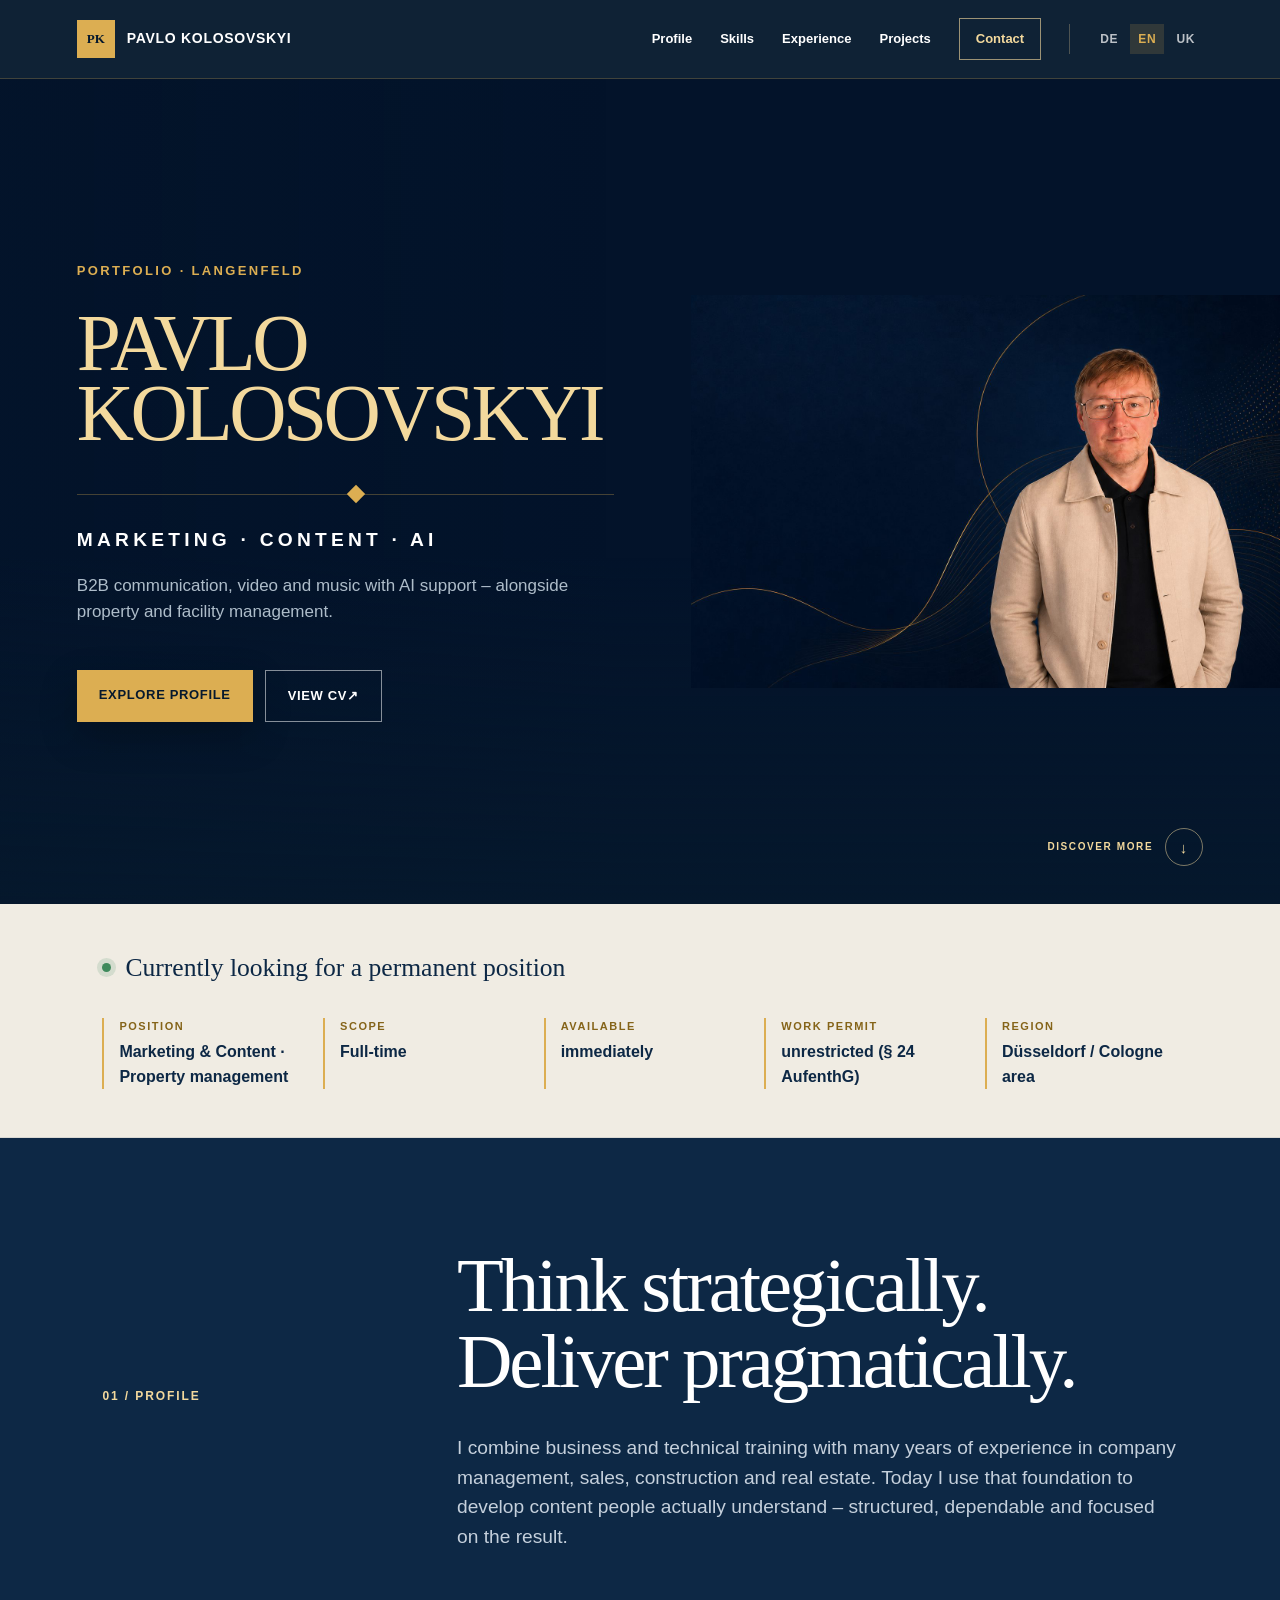
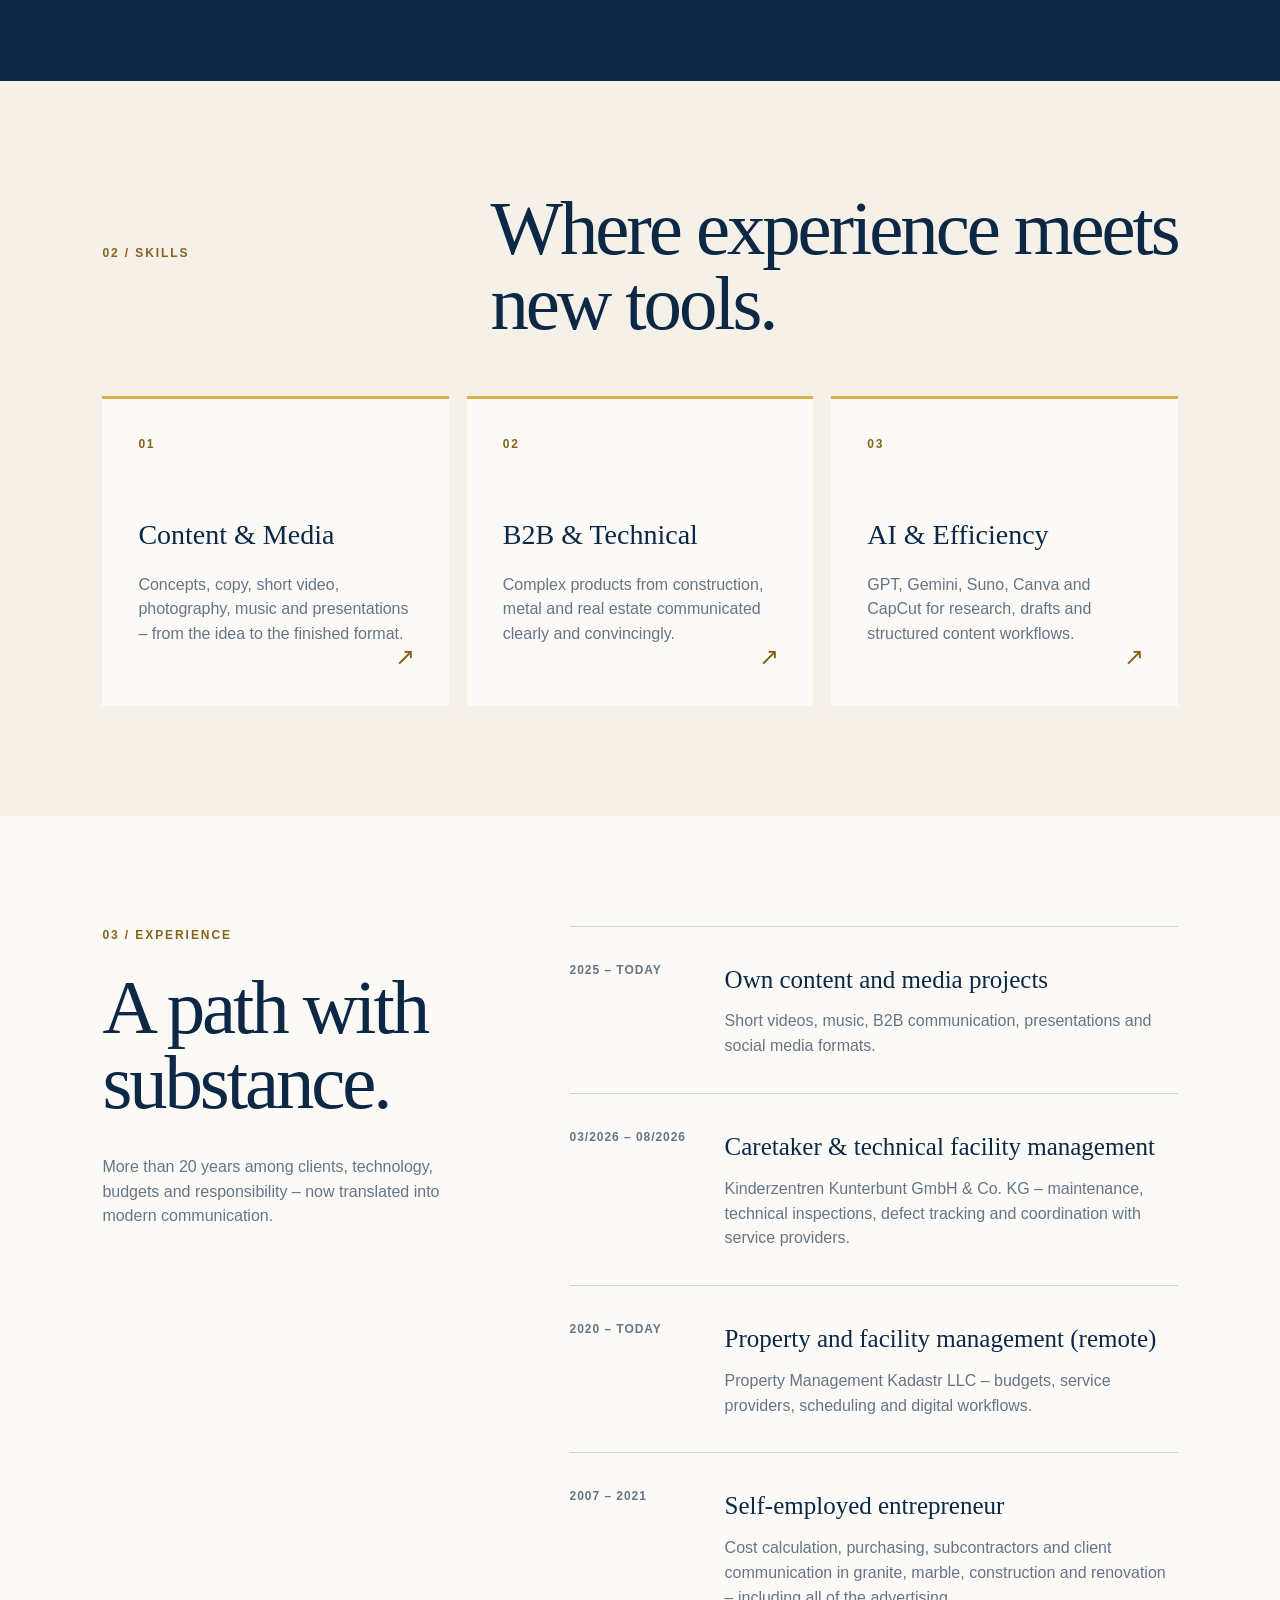
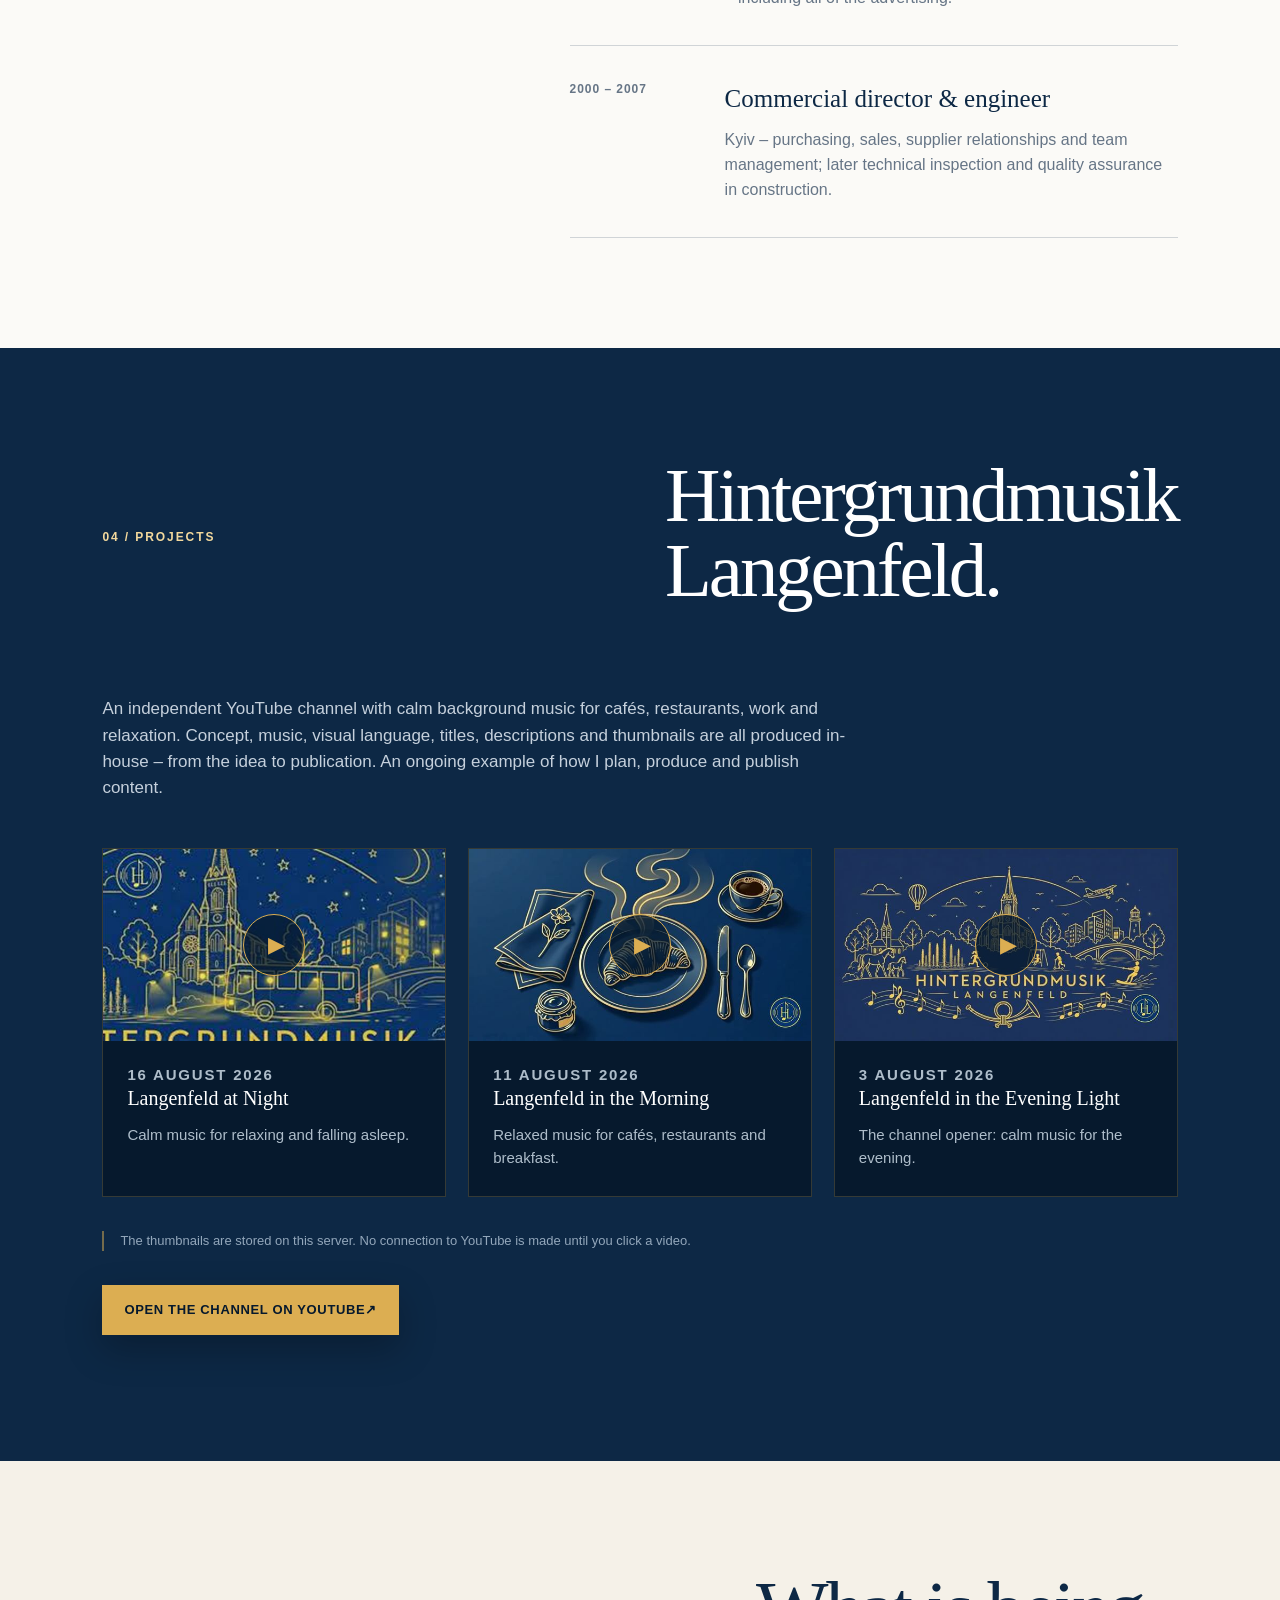
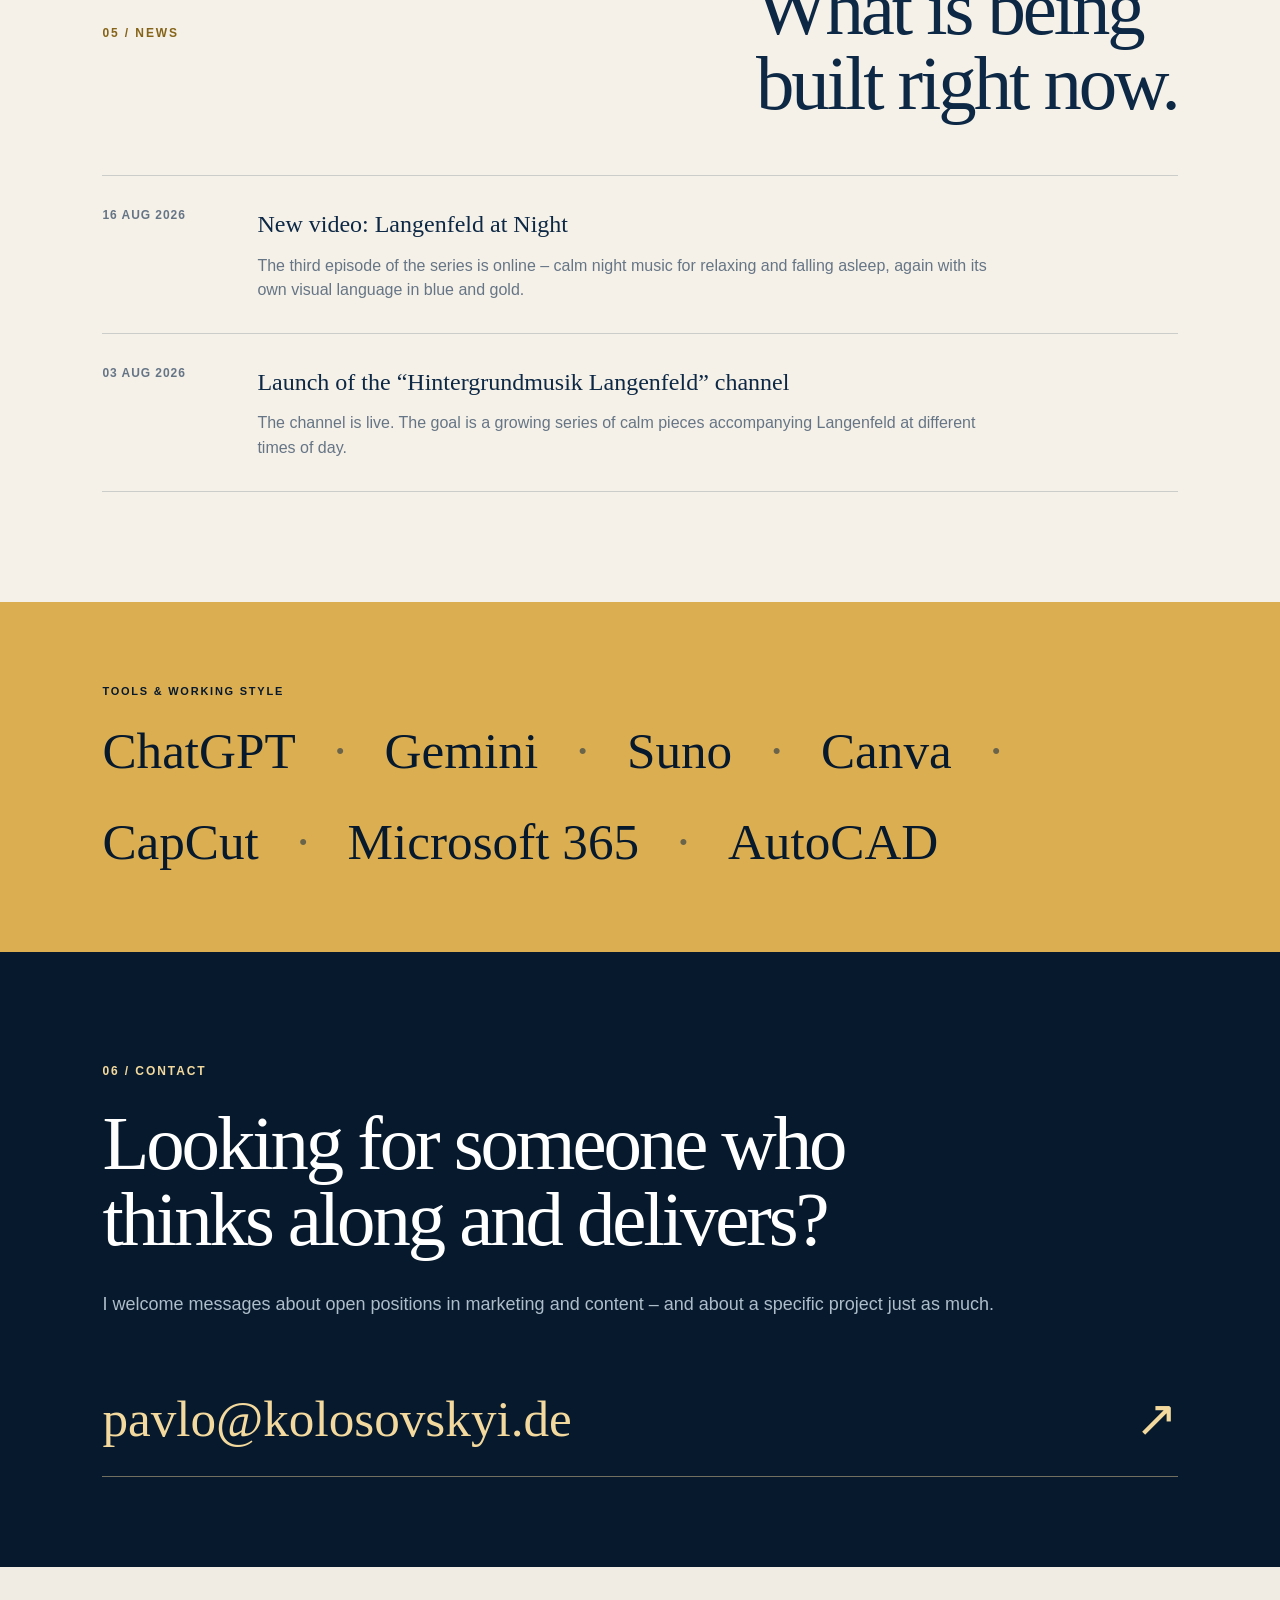
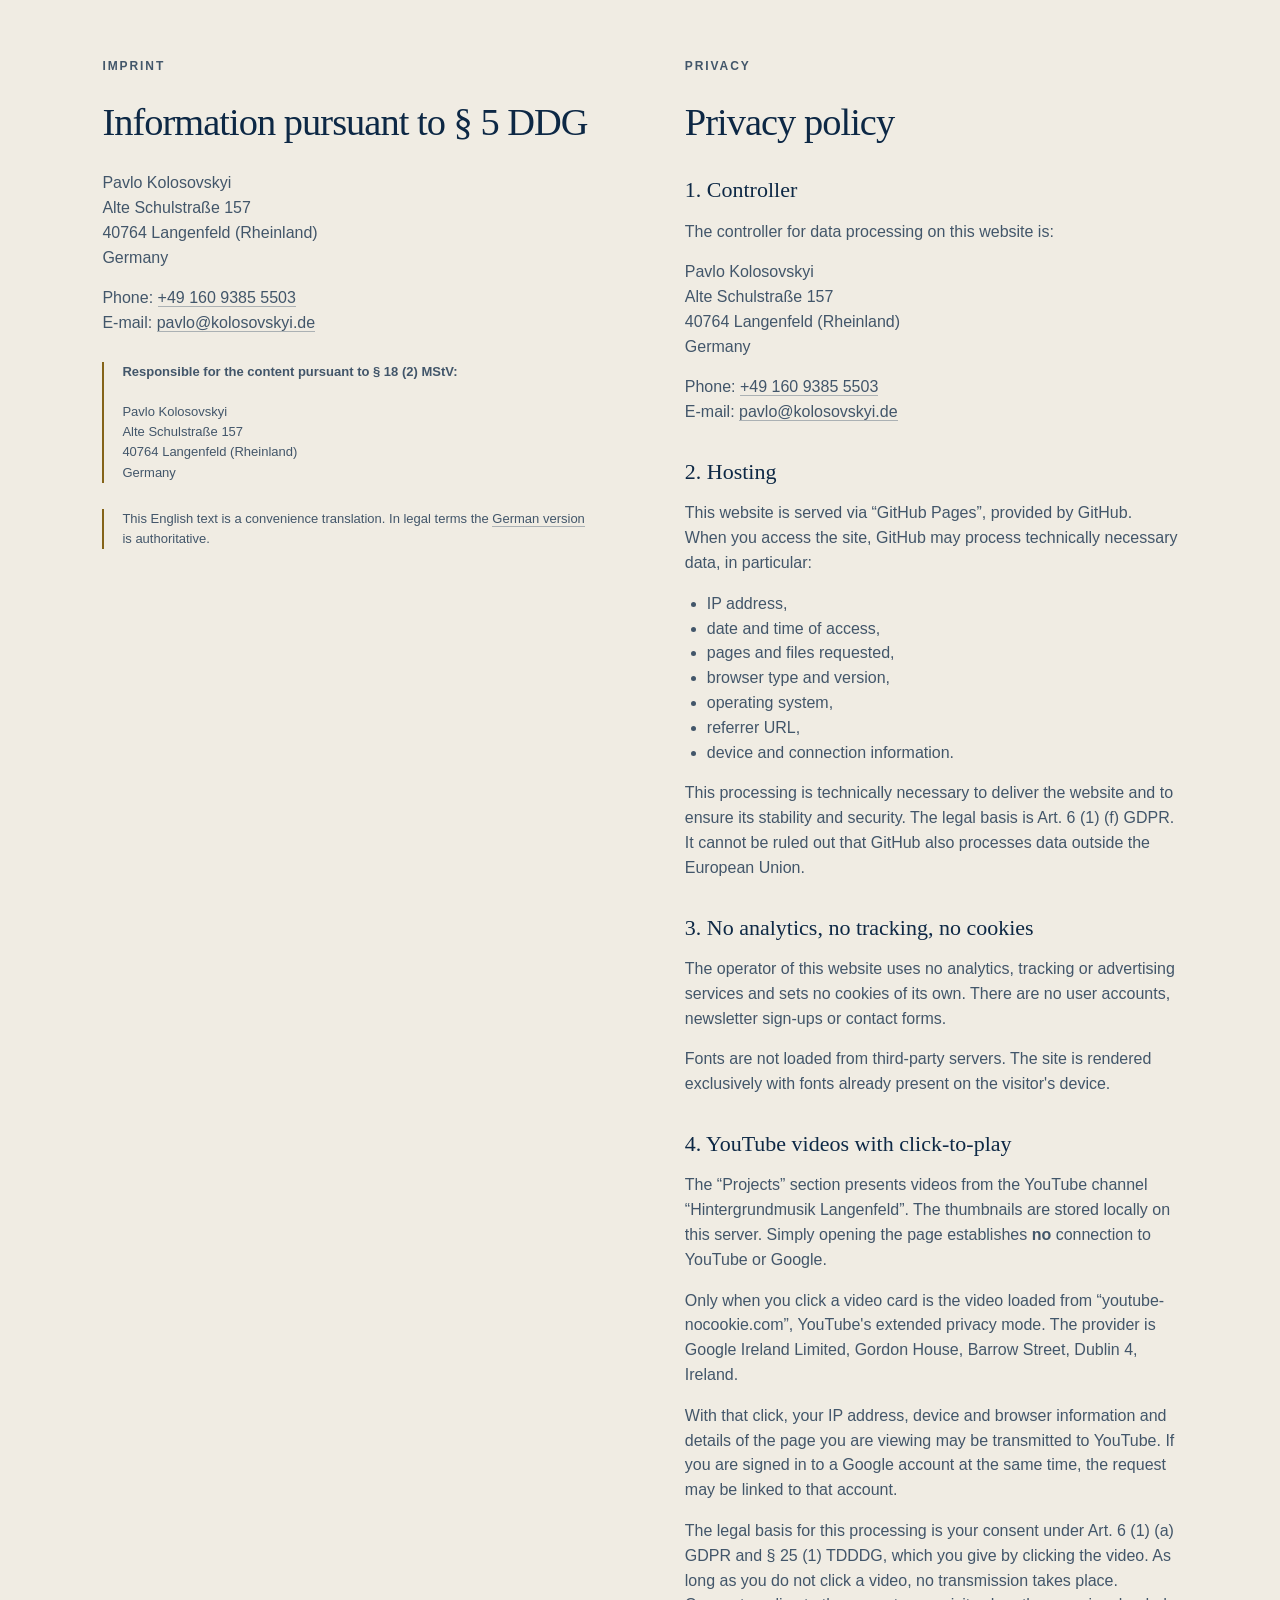
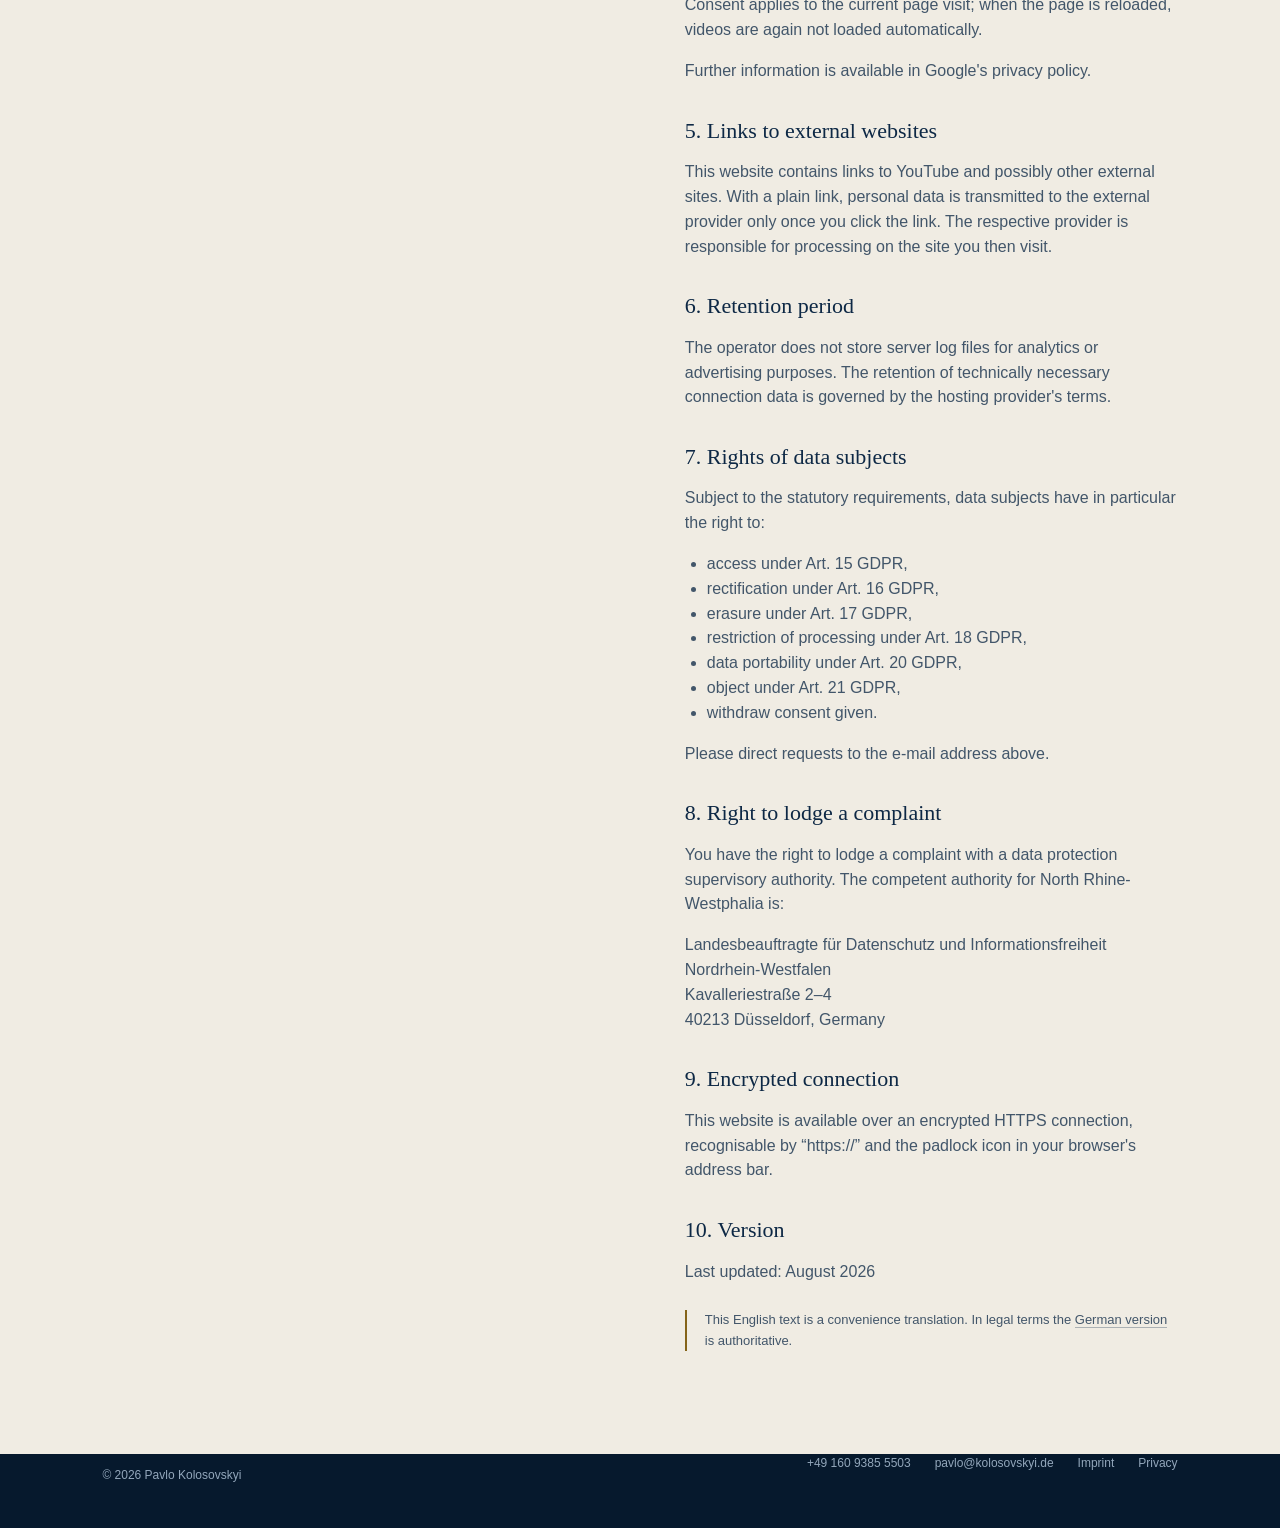
==== commit 4a2adee1: "Align site with the current CV, update phone number - Replace the linked CV with the current version" ====
--- a/en/index.html
+++ b/en/index.html
@@ -47,7 +47,7 @@
           "url": "https://kolosovskyi.de/en/",
           "image": "https://kolosovskyi.de/assets/og.jpg",
           "email": "pavlo@kolosovskyi.de",
-          "telephone": "+49 160 4515666",
+          "telephone": "+49 160 9385 5503",
           "jobTitle": "Marketing & Content Specialist",
           "description": "B2B communication, video, music and AI-assisted content production from Langenfeld, Germany.",
           "address": {
@@ -107,7 +107,7 @@
             <h1><span>Pavlo</span> <span>Kolosovskyi</span></h1>
             <div class="hero-rule" aria-hidden="true"><span></span></div>
             <p class="hero-disciplines">Marketing · Content · AI</p>
-            <p class="hero-summary">B2B communication, video, music and AI-assisted content production.</p>
+            <p class="hero-summary">B2B communication, video and music with AI support – alongside property and facility management.</p>
             <div class="hero-actions">
               <a class="button button-gold" href="#profile">Explore profile</a>
               <a class="button button-outline-light" href="../assets/lebenslauf.pdf">View CV <span aria-hidden="true">↗</span></a>
@@ -121,11 +121,11 @@
       <section class="seeking" id="looking-for">
         <p class="seeking-status"><span class="status-dot" aria-hidden="true"></span>Currently looking for a permanent position</p>
         <dl class="seeking-grid">
-          <div class="seeking-item"><dt>Position</dt><dd>Marketing &amp; Content</dd></div>
+          <div class="seeking-item"><dt>Position</dt><dd>Marketing &amp; Content · Property management</dd></div>
           <div class="seeking-item"><dt>Scope</dt><dd>Full-time</dd></div>
           <div class="seeking-item"><dt>Available</dt><dd>immediately</dd></div>
+          <div class="seeking-item"><dt>Work permit</dt><dd>unrestricted (§ 24 AufenthG)</dd></div>
           <div class="seeking-item"><dt>Region</dt><dd>Düsseldorf / Cologne area</dd></div>
-          <div class="seeking-item"><dt>Languages</dt><dd>German · English · Ukrainian</dd></div>
         </dl>
       </section>
 
@@ -175,21 +175,35 @@
             <p class="timeline-period">2025 – today</p>
             <div>
               <h3>Own content and media projects</h3>
-              <p>Short videos, B2B communication, presentations, promotional material and social media formats.</p>
+              <p>Short videos, music, B2B communication, presentations and social media formats.</p>
+            </div>
+          </article>
+          <article class="timeline-item">
+            <p class="timeline-period">03/2026 – 08/2026</p>
+            <div>
+              <h3>Caretaker &amp; technical facility management</h3>
+              <p>Kinderzentren Kunterbunt GmbH &amp; Co. KG – maintenance, technical inspections, defect tracking and coordination with service providers.</p>
             </div>
           </article>
           <article class="timeline-item">
             <p class="timeline-period">2020 – today</p>
             <div>
-              <h3>Project coordination &amp; property management</h3>
-              <p>Budgets, service providers, communication and AI-assisted process optimisation.</p>
-            </div>
-          </article>
-          <article class="timeline-item">
-            <p class="timeline-period">2000 – 2021</p>
+              <h3>Property and facility management (remote)</h3>
+              <p>Property Management Kadastr LLC – budgets, service providers, scheduling and digital workflows.</p>
+            </div>
+          </article>
+          <article class="timeline-item">
+            <p class="timeline-period">2007 – 2021</p>
             <div>
               <h3>Self-employed entrepreneur</h3>
-              <p>B2B relationships, cost calculation, teams and projects in granite, marble, construction and renovation.</p>
+              <p>Cost calculation, purchasing, subcontractors and client communication in granite, marble, construction and renovation – including all of the advertising.</p>
+            </div>
+          </article>
+          <article class="timeline-item">
+            <p class="timeline-period">2000 – 2007</p>
+            <div>
+              <h3>Commercial director &amp; engineer</h3>
+              <p>Kyiv – purchasing, sales, supplier relationships and team management; later technical inspection and quality assurance in construction.</p>
             </div>
           </article>
         </div>
@@ -289,7 +303,7 @@
           <p class="section-label">Imprint</p>
           <h2>Information pursuant to § 5 DDG</h2>
           <p>Pavlo Kolosovskyi<br />Alte Schulstraße 157<br />40764 Langenfeld (Rheinland)<br />Germany</p>
-          <p>Phone: <a href="tel:+491604515666">+49 160 4515666</a><br />E-mail: <a href="mailto:pavlo@kolosovskyi.de">pavlo@kolosovskyi.de</a></p>
+          <p>Phone: <a href="tel:+4916093855503">+49 160 9385 5503</a><br />E-mail: <a href="mailto:pavlo@kolosovskyi.de">pavlo@kolosovskyi.de</a></p>
           <p class="legal-note"><strong>Responsible for the content pursuant to § 18 (2) MStV:</strong><br /><br />Pavlo Kolosovskyi<br />Alte Schulstraße 157<br />40764 Langenfeld (Rheinland)<br />Germany</p>
           <p class="legal-note">This English text is a convenience translation. In legal terms the <a href="../index.html#impressum">German version</a> is authoritative.</p>
         </article>
@@ -301,7 +315,7 @@
           <h3>1. Controller</h3>
           <p>The controller for data processing on this website is:</p>
           <p>Pavlo Kolosovskyi<br />Alte Schulstraße 157<br />40764 Langenfeld (Rheinland)<br />Germany</p>
-          <p>Phone: <a href="tel:+491604515666">+49 160 4515666</a><br />E-mail: <a href="mailto:pavlo@kolosovskyi.de">pavlo@kolosovskyi.de</a></p>
+          <p>Phone: <a href="tel:+4916093855503">+49 160 9385 5503</a><br />E-mail: <a href="mailto:pavlo@kolosovskyi.de">pavlo@kolosovskyi.de</a></p>
 
           <h3>2. Hosting</h3>
           <p>This website is served via “GitHub Pages”, provided by GitHub. When you access the site, GitHub may process technically necessary data, in particular:</p>
@@ -347,7 +361,7 @@
     <footer class="site-footer">
       <p>© 2026 Pavlo Kolosovskyi</p>
       <div>
-        <a href="tel:+491604515666">+49 160 4515666</a>
+        <a href="tel:+4916093855503">+49 160 9385 5503</a>
         <a href="mailto:pavlo@kolosovskyi.de">pavlo@kolosovskyi.de</a>
         <a href="#imprint">Imprint</a>
         <a href="#privacy">Privacy</a>
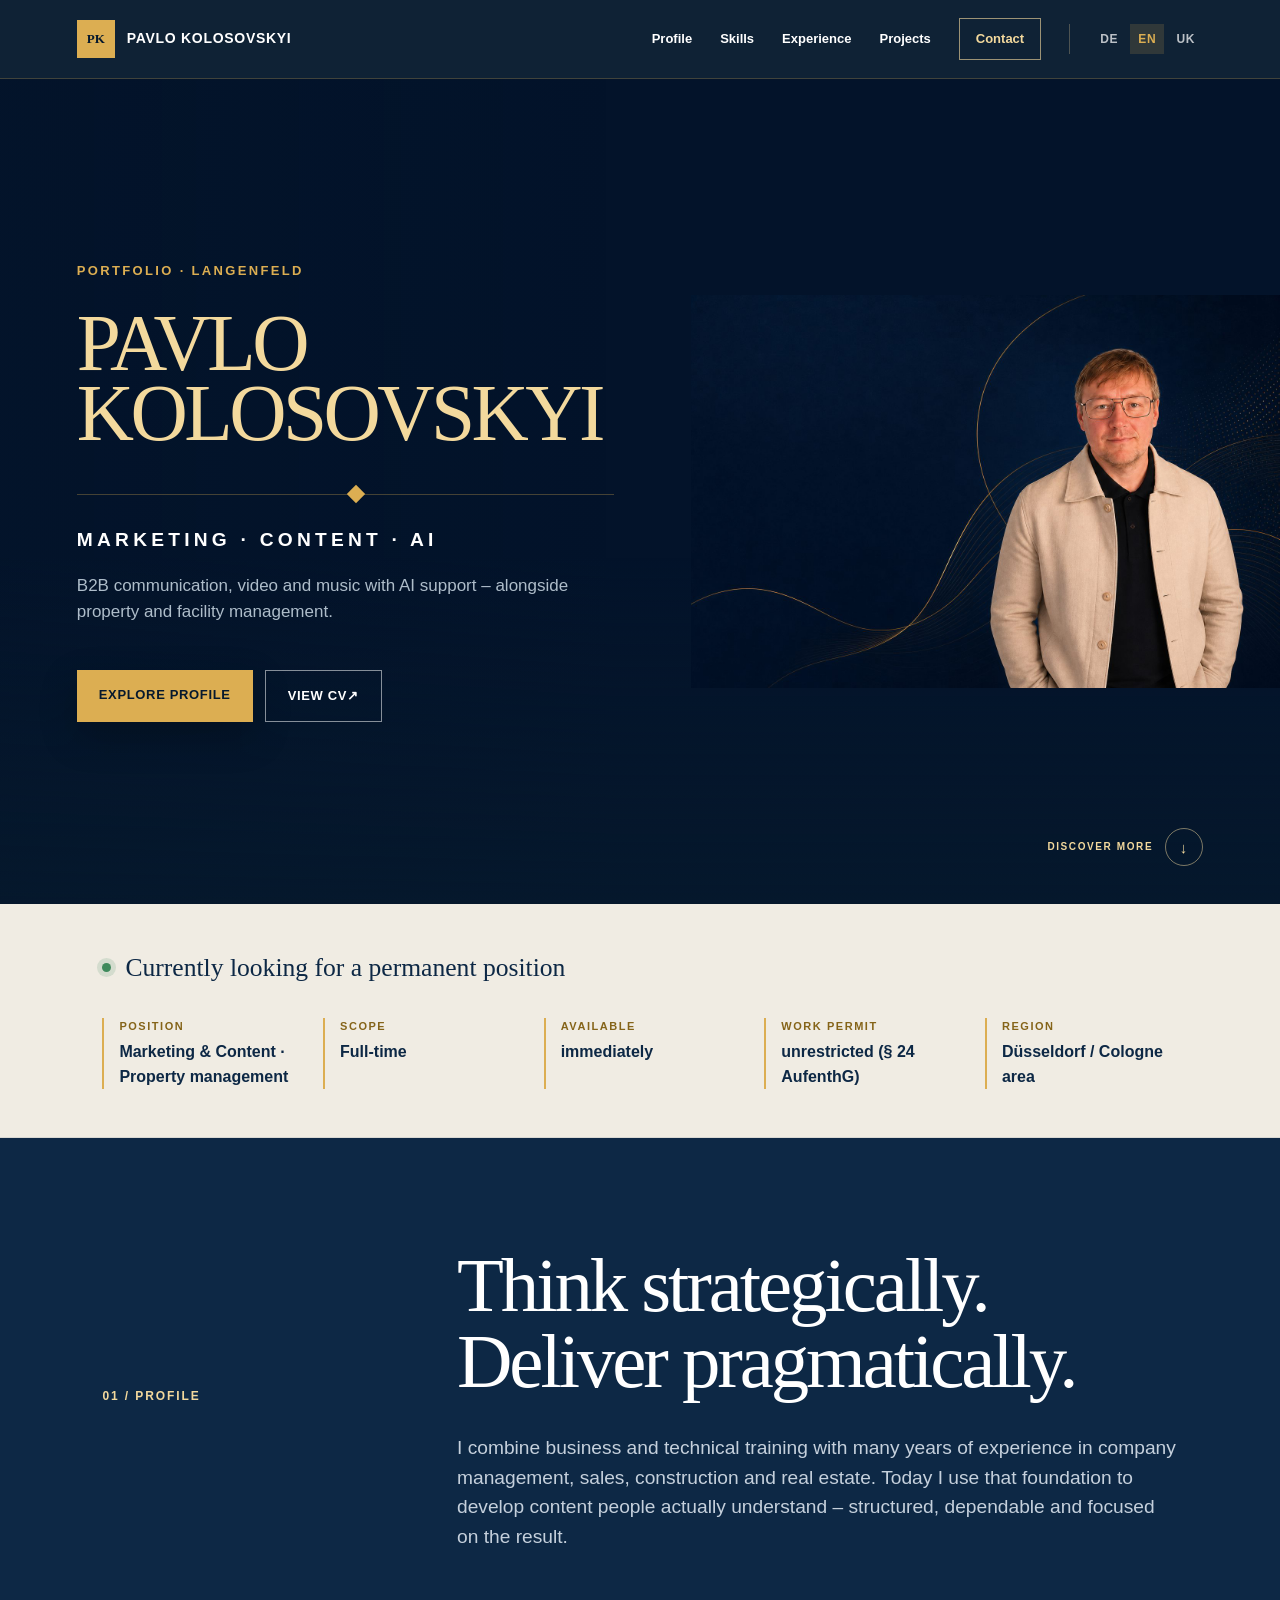
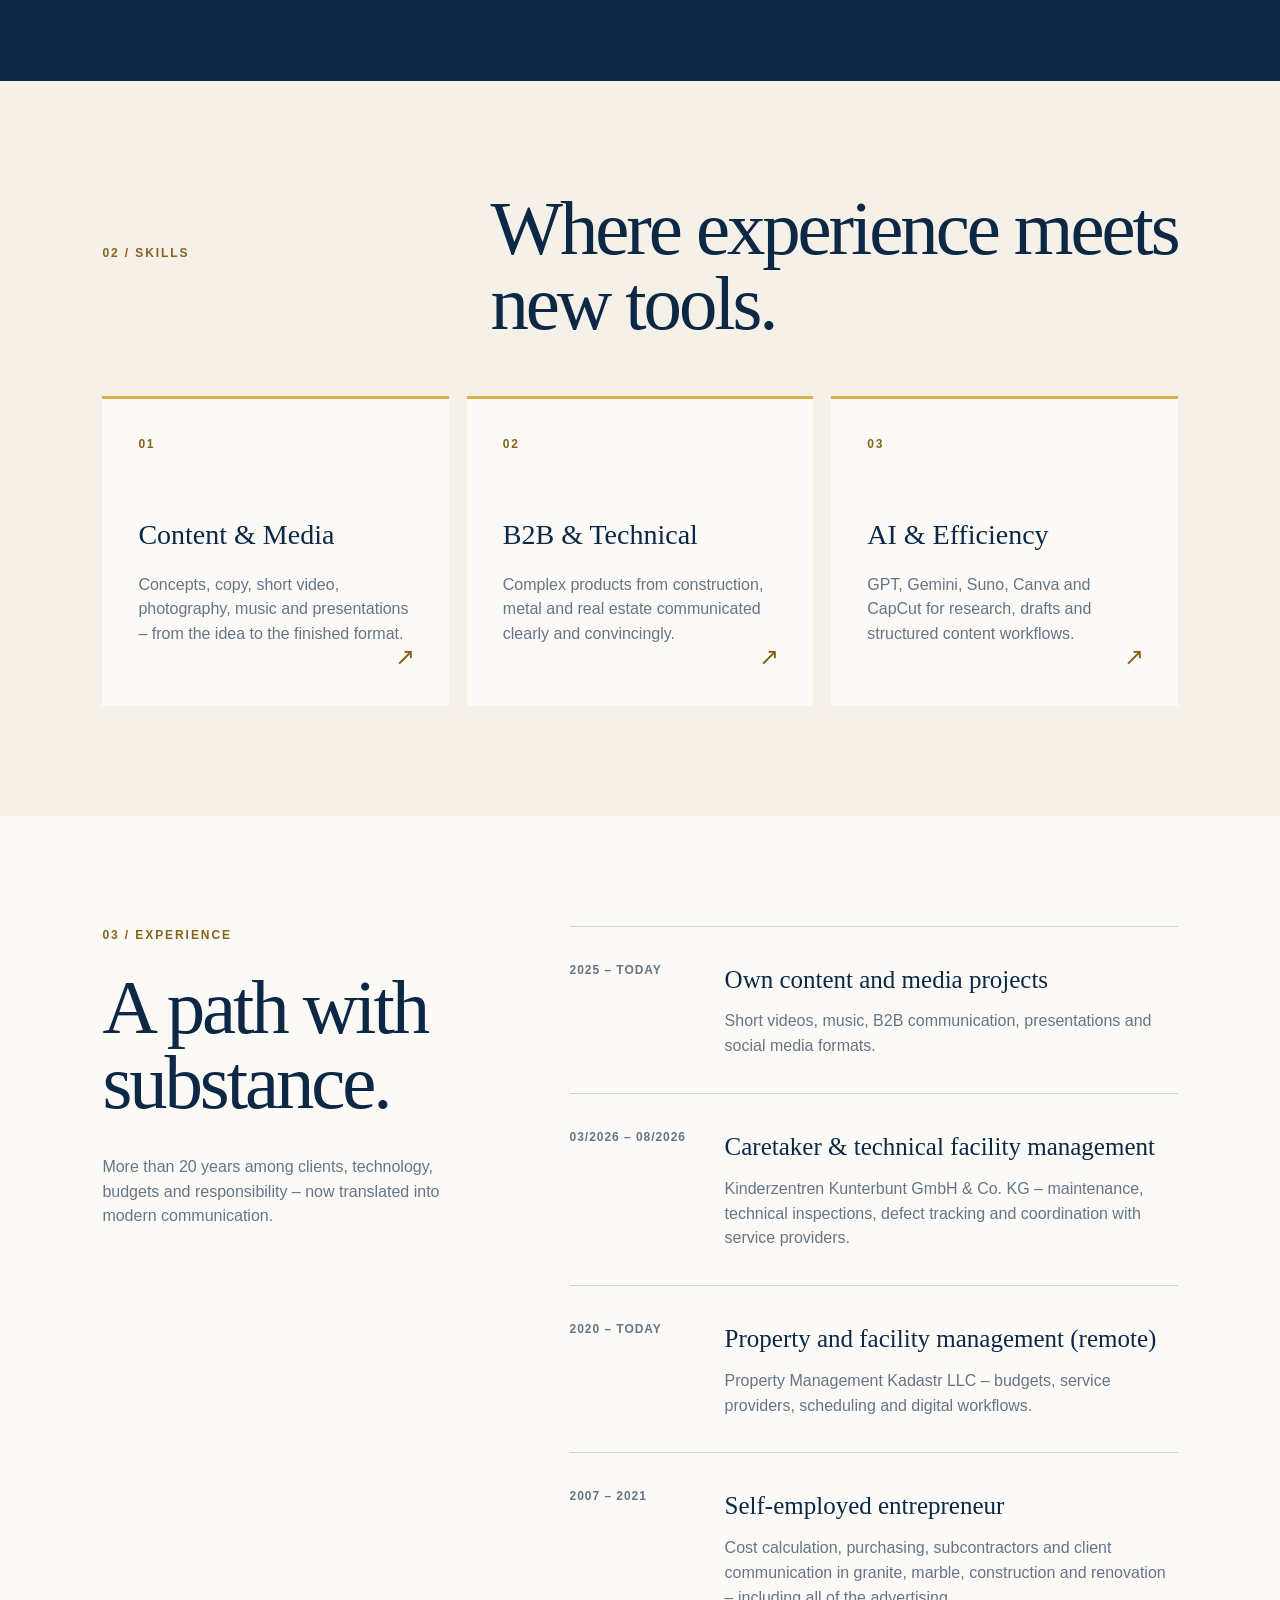
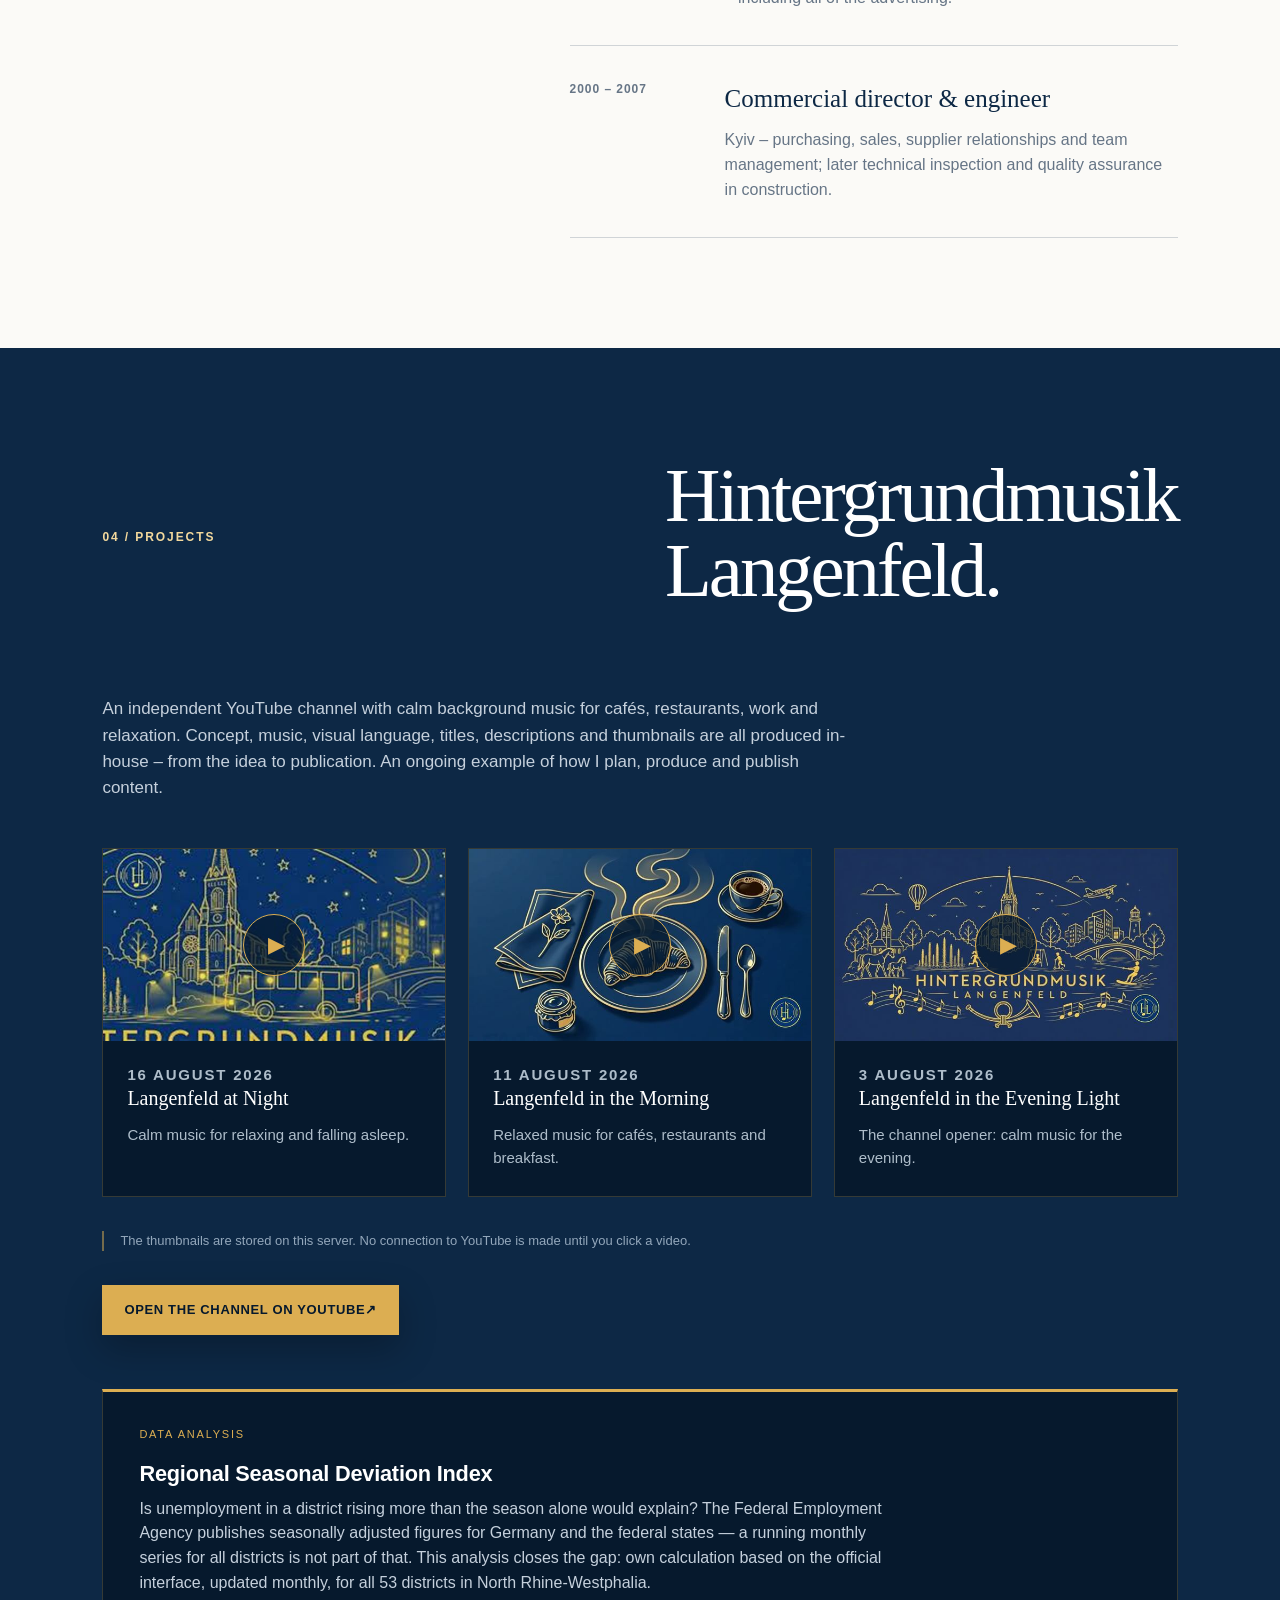
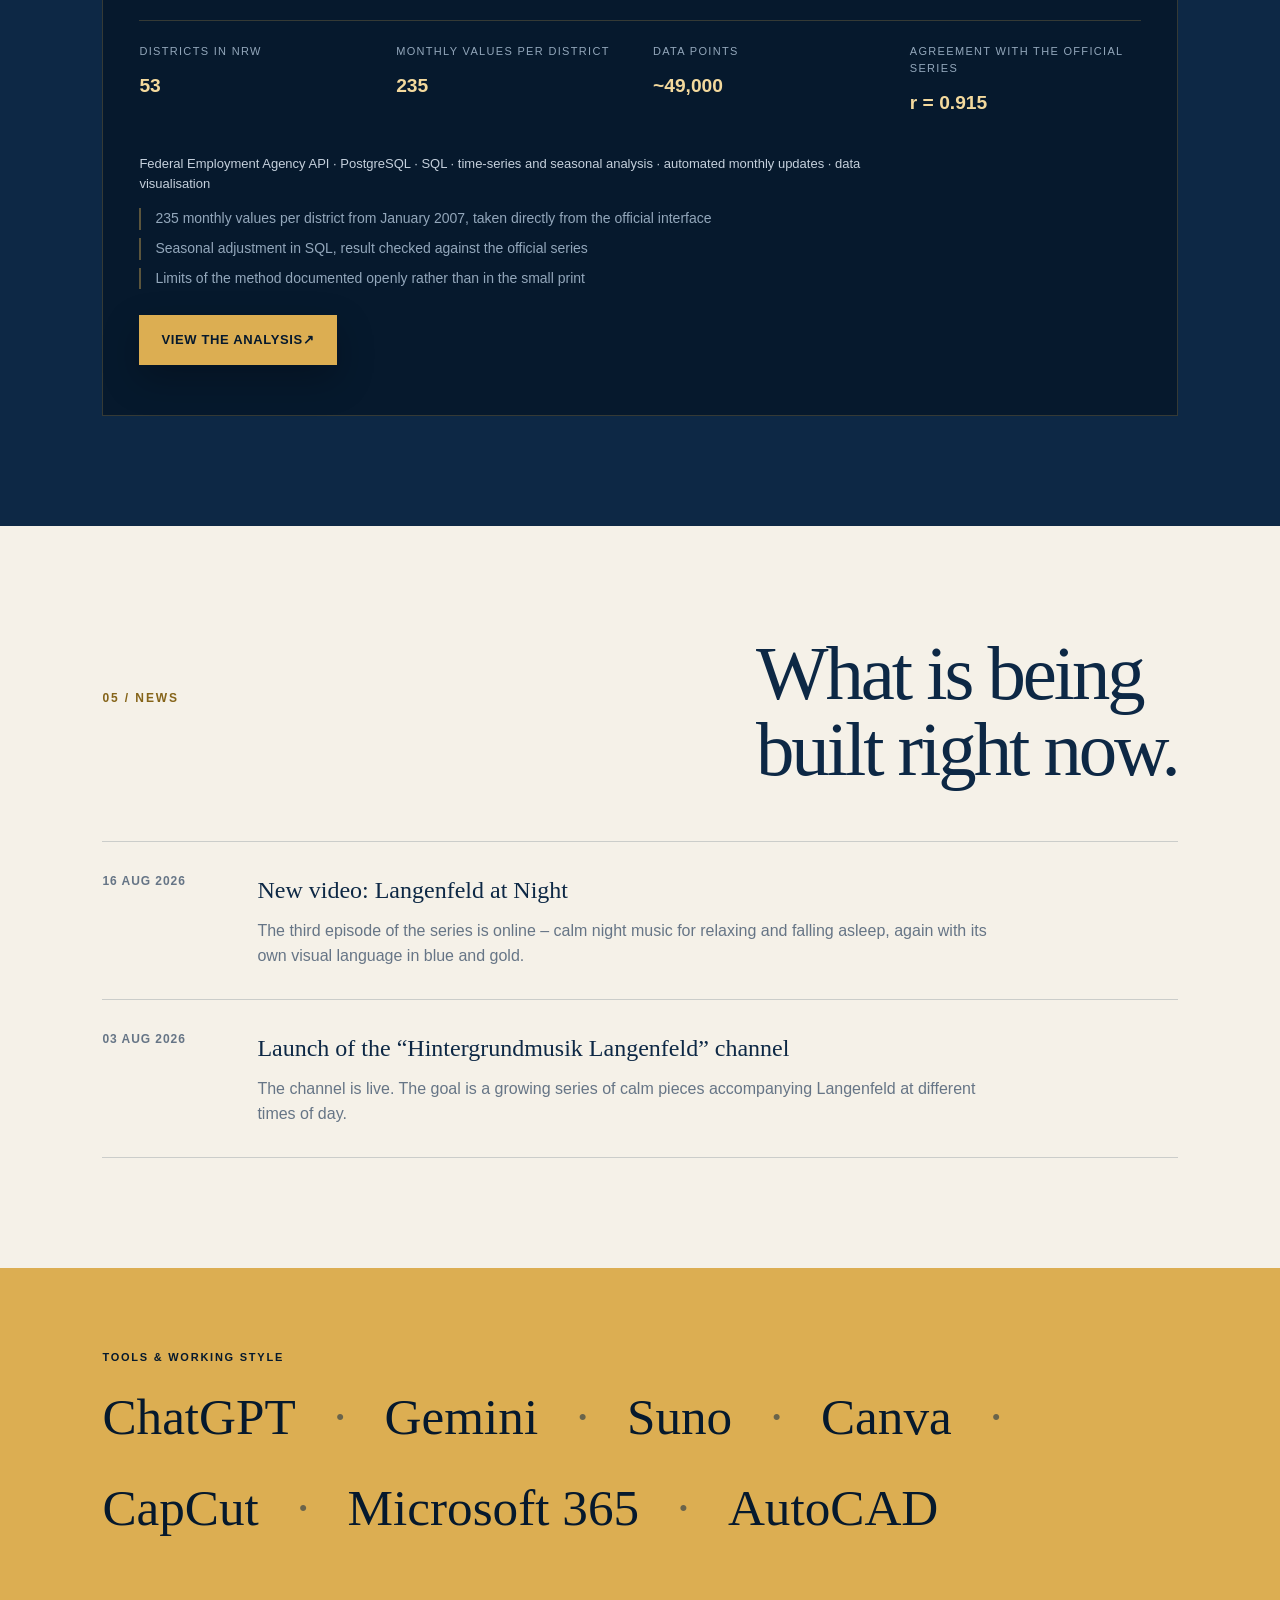
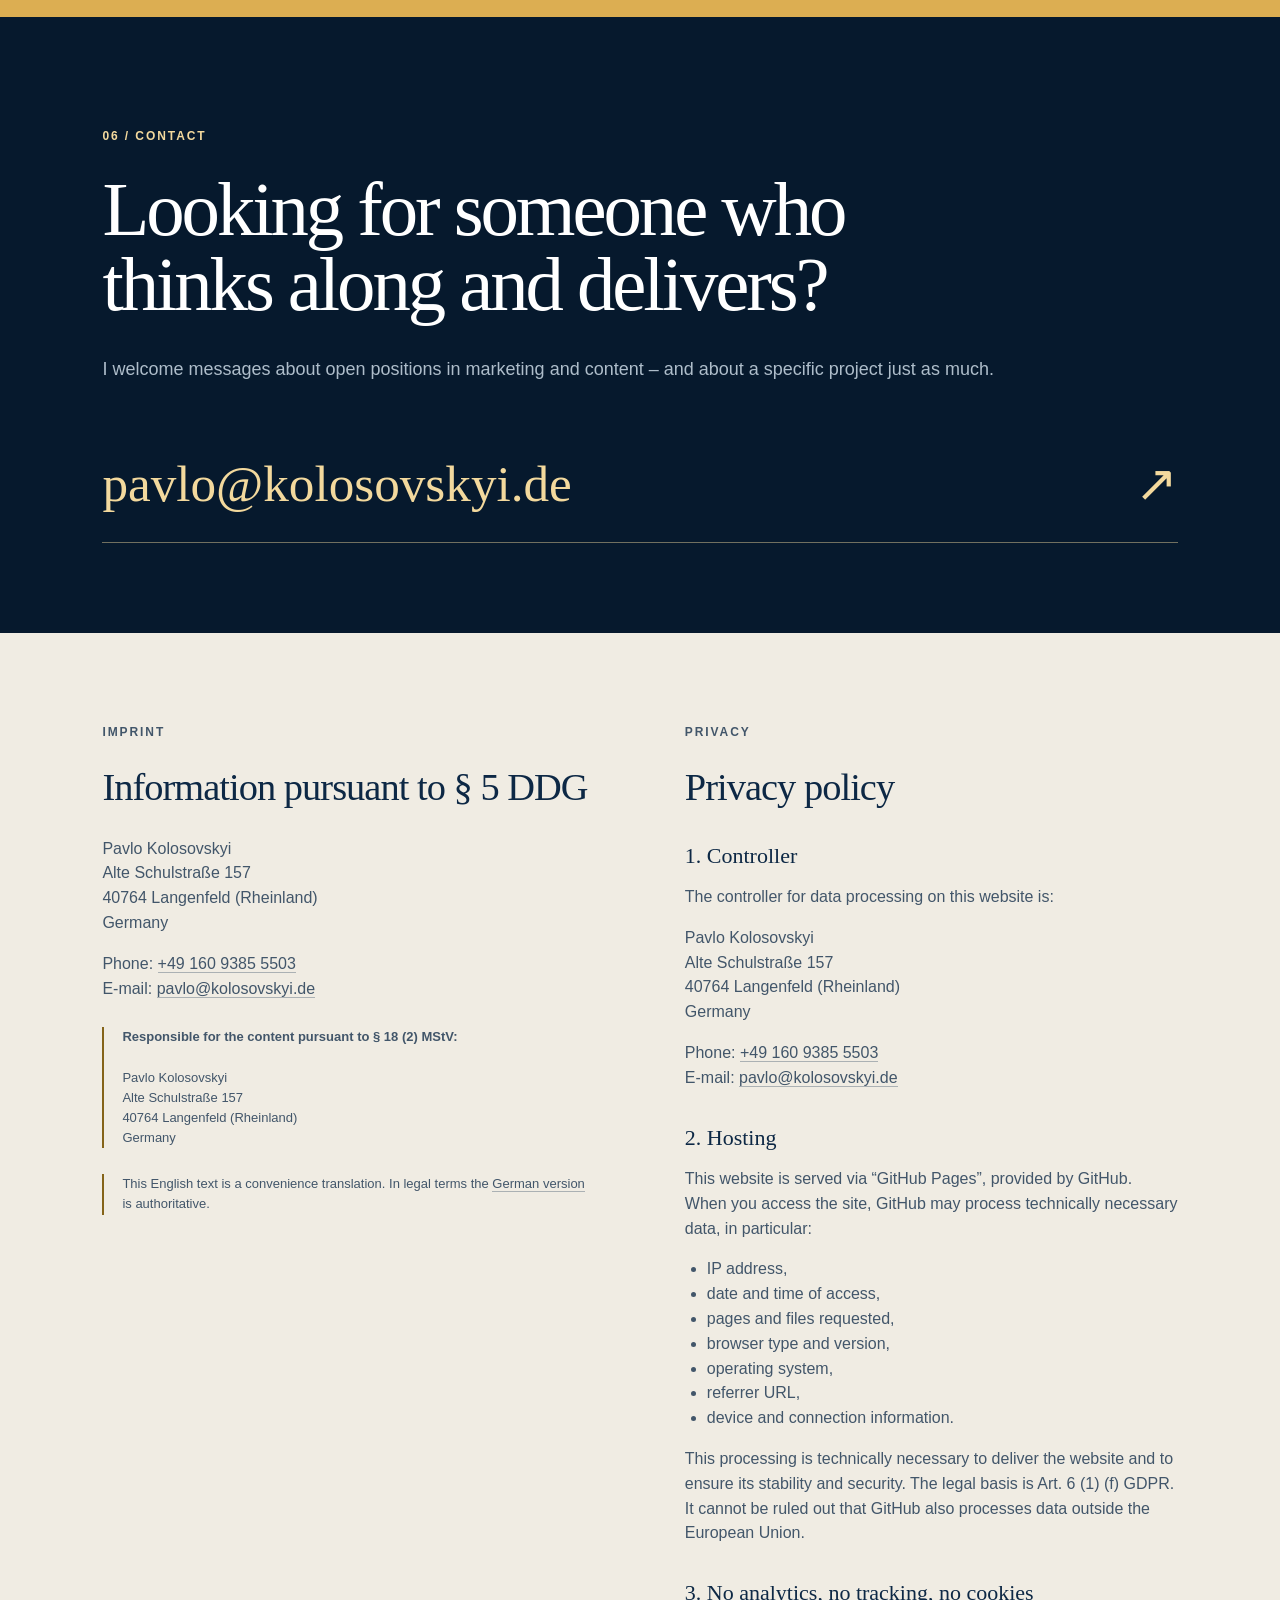
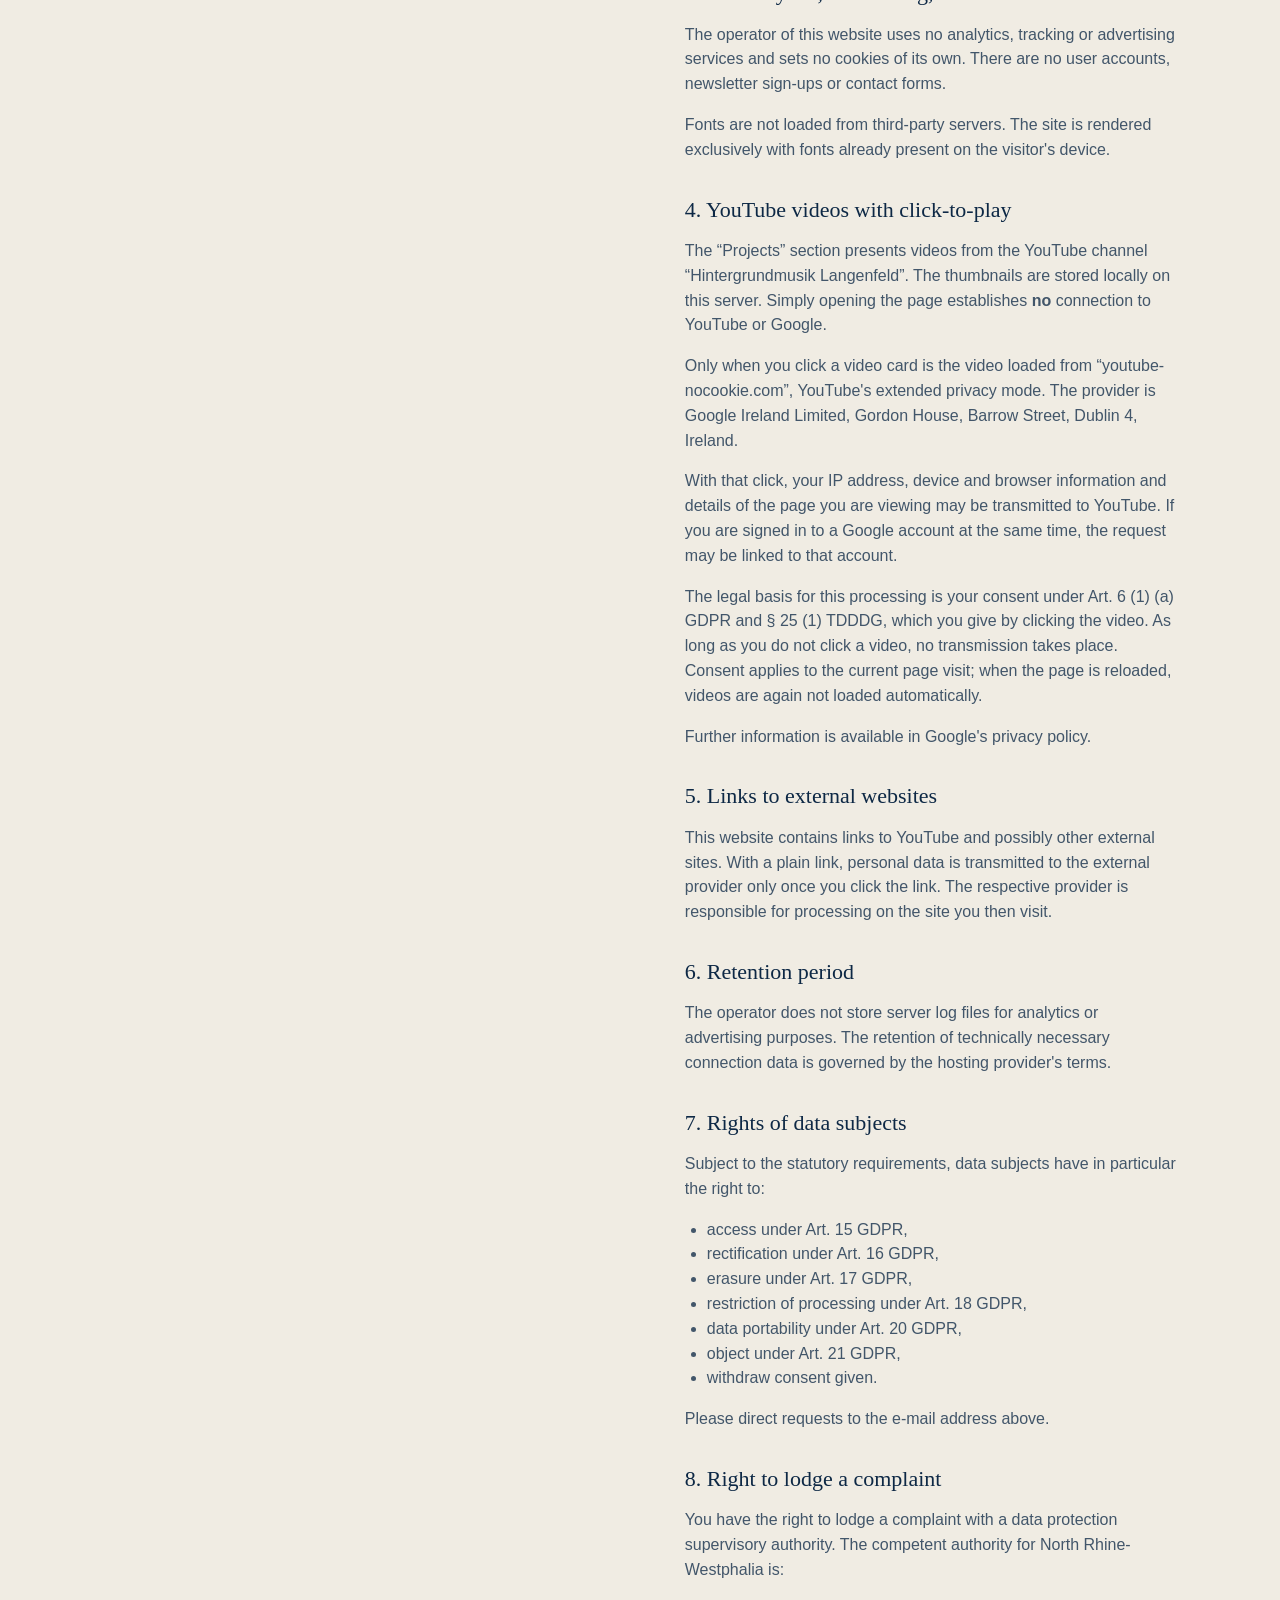
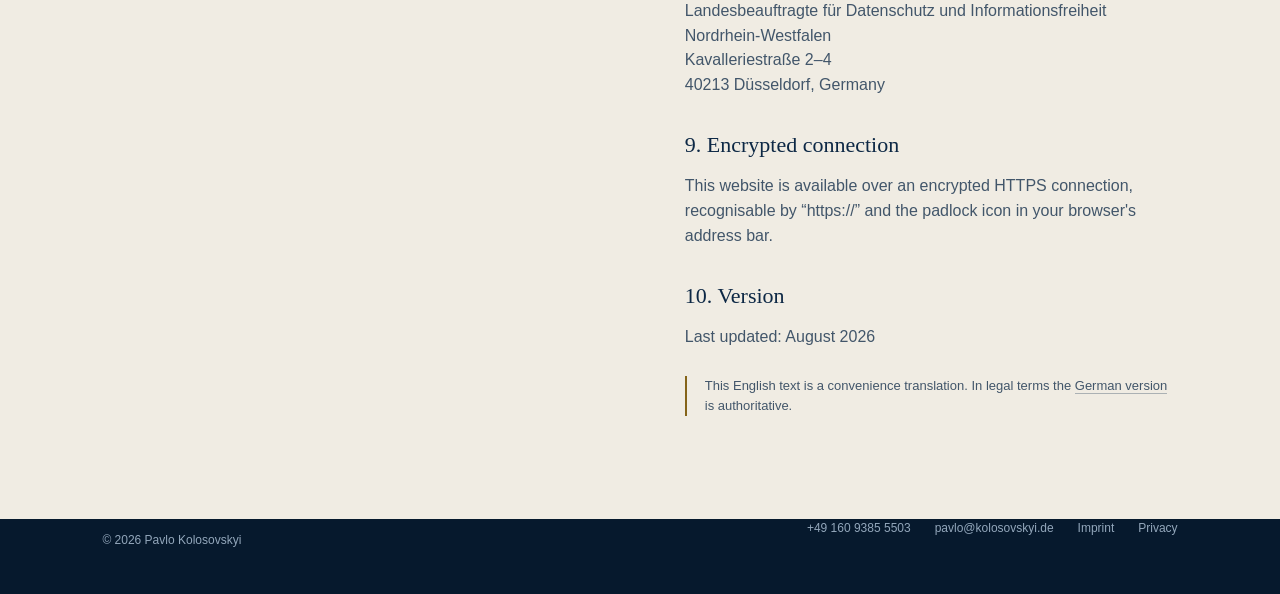
==== commit 359f7bc6: "Projektkarte mit Kennzahlen, jetzt in allen drei Sprachen Die Karte im Abschnitt Projekte nennt die " ====
--- a/en/index.html
+++ b/en/index.html
@@ -259,6 +259,27 @@
         <p class="channel-action">
           <a class="button button-gold" href="https://www.youtube.com/channel/UC3sv8M5KpYVajxv3SF8W27A" target="_blank" rel="noopener">Open the channel on YouTube <span aria-hidden="true">↗</span></a>
         </p>
+      
+        <article class="project-data">
+          <p class="project-data-kicker">Data analysis</p>
+          <h3>Regional Seasonal Deviation Index</h3>
+          <p>Is unemployment in a district rising more than the season alone would explain? The Federal Employment Agency publishes seasonally adjusted figures for Germany and the federal states — a running monthly series for all districts is not part of that. This analysis closes the gap: own calculation based on the official interface, updated monthly, for all 53 districts in North Rhine-Westphalia.</p>
+          <div class="project-figures">
+            <div><p class="fig-label">Districts in NRW</p><p class="fig-value">53</p></div>
+            <div><p class="fig-label">Monthly values per district</p><p class="fig-value">235</p></div>
+            <div><p class="fig-label">Data points</p><p class="fig-value">~49,000</p></div>
+            <div><p class="fig-label">Agreement with the official series</p><p class="fig-value">r = 0.915</p></div>
+          </div>
+          <p class="project-stack">Federal Employment Agency API · PostgreSQL · SQL · time-series and seasonal analysis · automated monthly updates · data visualisation</p>
+          <ul>
+            <li>235 monthly values per district from January 2007, taken directly from the official interface</li>
+            <li>Seasonal adjustment in SQL, result checked against the official series</li>
+            <li>Limits of the method documented openly rather than in the small print</li>
+          </ul>
+          <p class="channel-action">
+            <a class="button button-gold" href="../rsa/">View the analysis <span aria-hidden="true">↗</span></a>
+          </p>
+        </article>
       </section>
 
       <section class="news-section" id="news">
--- a/assets/style.css
+++ b/assets/style.css
@@ -783,6 +783,88 @@
   margin-top: 34px;
 }
 
+/* Zweites Projekt im Abschnitt 04: Datenauswertung.
+   Gleiche Bildsprache wie die Videokarten, nur ohne Vorschaubild. */
+.project-data {
+  background: var(--navy-deep);
+  border: 1px solid rgba(220, 174, 82, 0.22);
+  border-top: 3px solid var(--gold);
+  margin-top: 54px;
+  padding: 34px 36px 36px;
+}
+
+.project-data h3 {
+  color: white;
+  font-size: clamp(20px, 1.7vw, 26px);
+  letter-spacing: -0.01em;
+  margin: 0 0 6px;
+}
+
+.project-data .project-data-kicker {
+  color: var(--gold);
+  font-size: 11px;
+  letter-spacing: 0.16em;
+  margin: 0 0 14px;
+  text-transform: uppercase;
+}
+
+.project-data p {
+  color: #c5d0dc;
+  margin: 0 0 14px;
+  max-width: 760px;
+}
+
+.project-figures {
+  border-top: 1px solid rgba(220, 174, 82, 0.22);
+  display: grid;
+  gap: 18px 26px;
+  grid-template-columns: repeat(auto-fit, minmax(9rem, 1fr));
+  margin: 24px 0 26px;
+  padding-top: 22px;
+}
+
+.project-figures div { }
+
+.project-figures dt,
+.project-figures .fig-label {
+  color: #93a7bb;
+  font-size: 11px;
+  letter-spacing: 0.12em;
+  text-transform: uppercase;
+}
+
+.project-figures .fig-value {
+  color: var(--gold-soft);
+  font-size: clamp(19px, 1.5vw, 23px);
+  font-weight: 600;
+  line-height: 1.2;
+  margin-top: 3px;
+}
+
+.project-stack {
+  color: #93a7bb;
+  font-size: 13px;
+  margin: 0 0 24px;
+}
+
+.project-data ul {
+  color: #93a7bb;
+  font-size: 14px;
+  list-style: none;
+  margin: 0 0 26px;
+  padding: 0;
+}
+
+.project-data li {
+  border-left: 2px solid rgba(220, 174, 82, 0.4);
+  margin-bottom: 8px;
+  padding-left: 14px;
+}
+
+@media (max-width: 640px) {
+  .project-data { padding: 26px 22px 28px; }
+}
+
 /* --- 05 Aktuelles --- */
 
 .news-section {
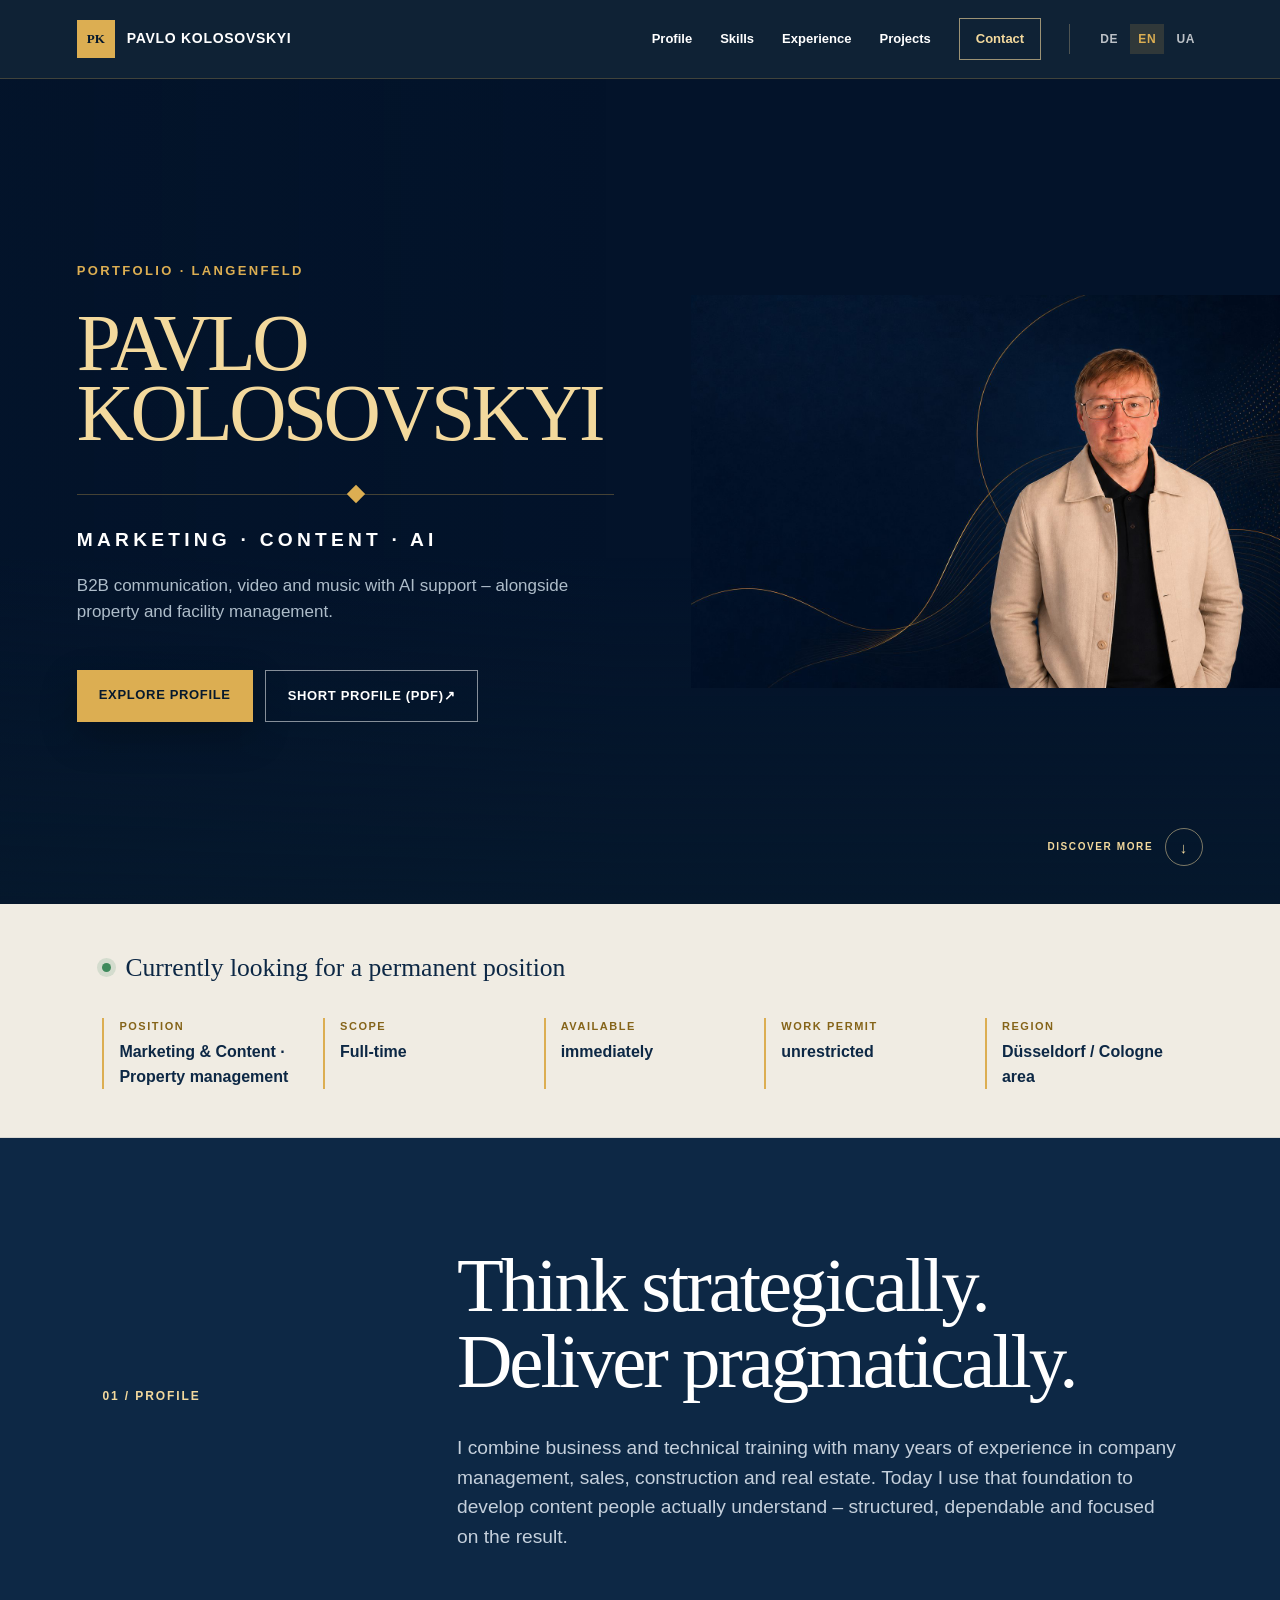
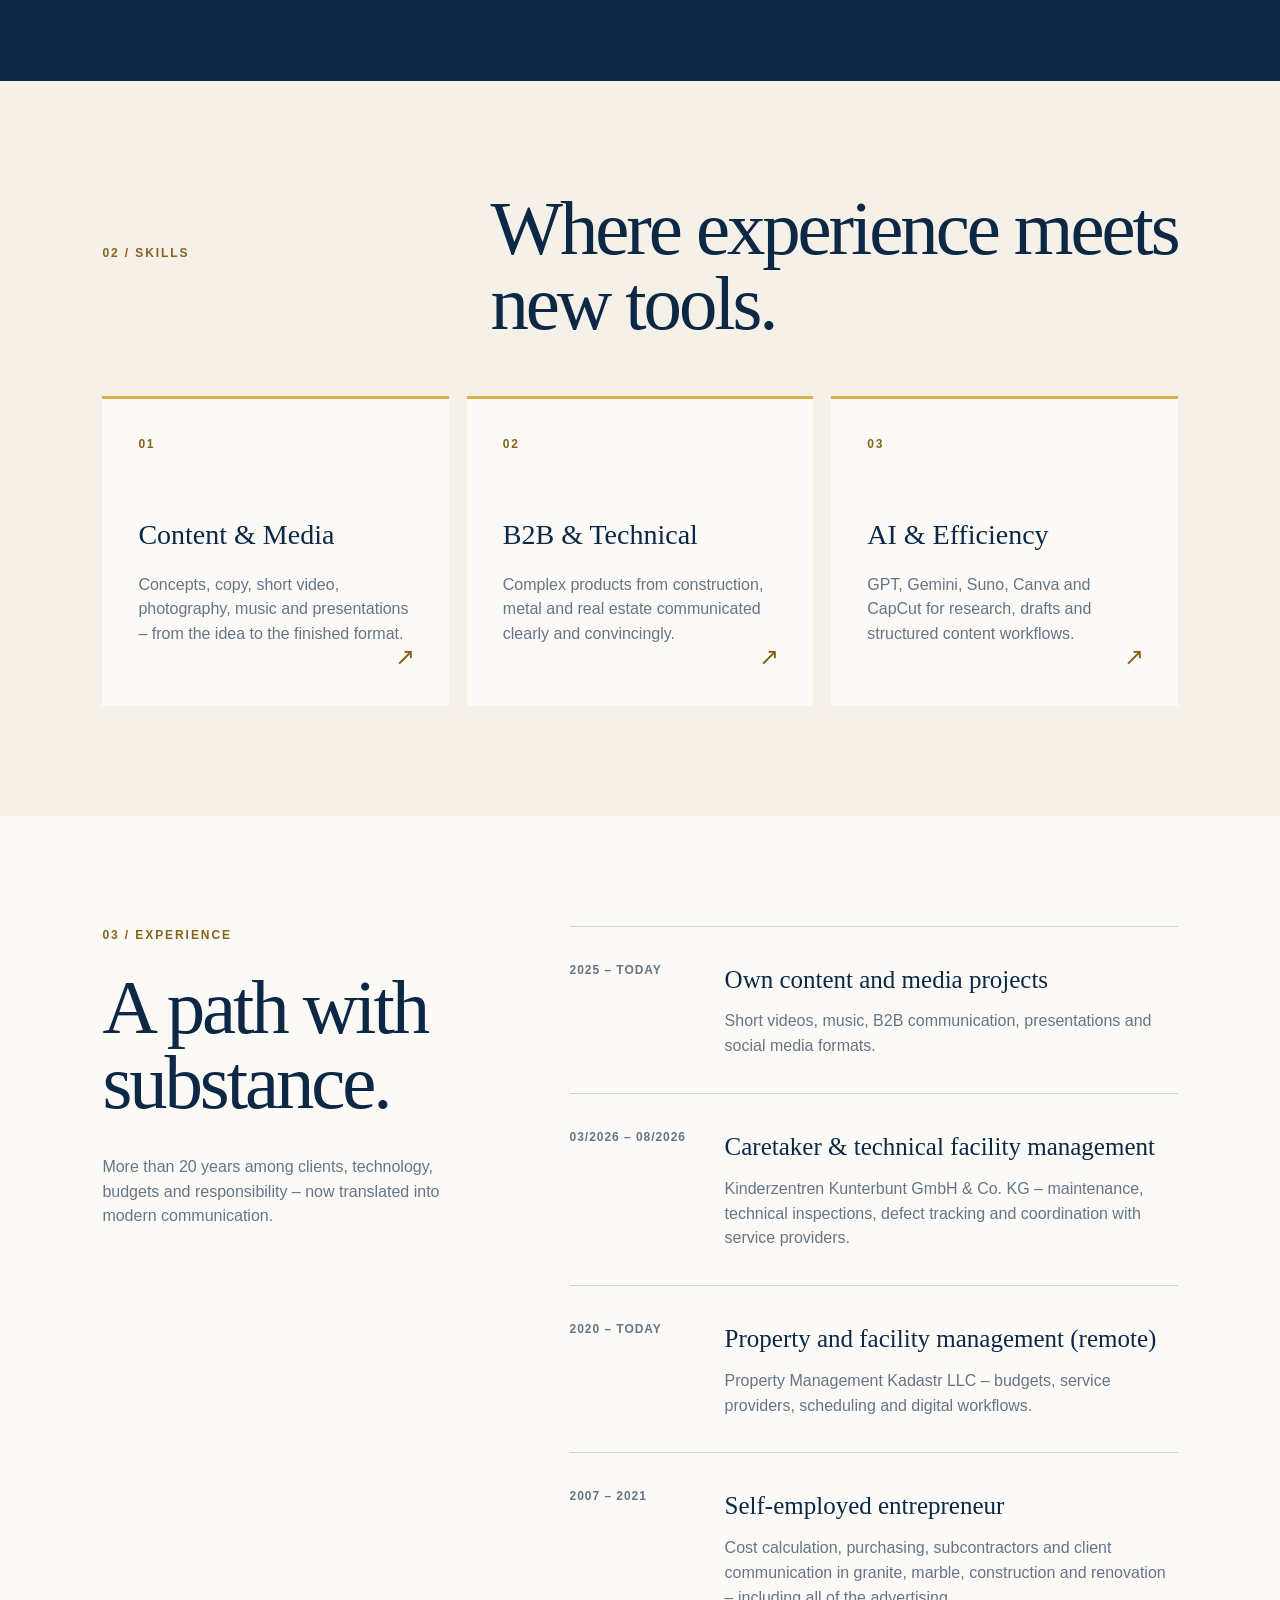
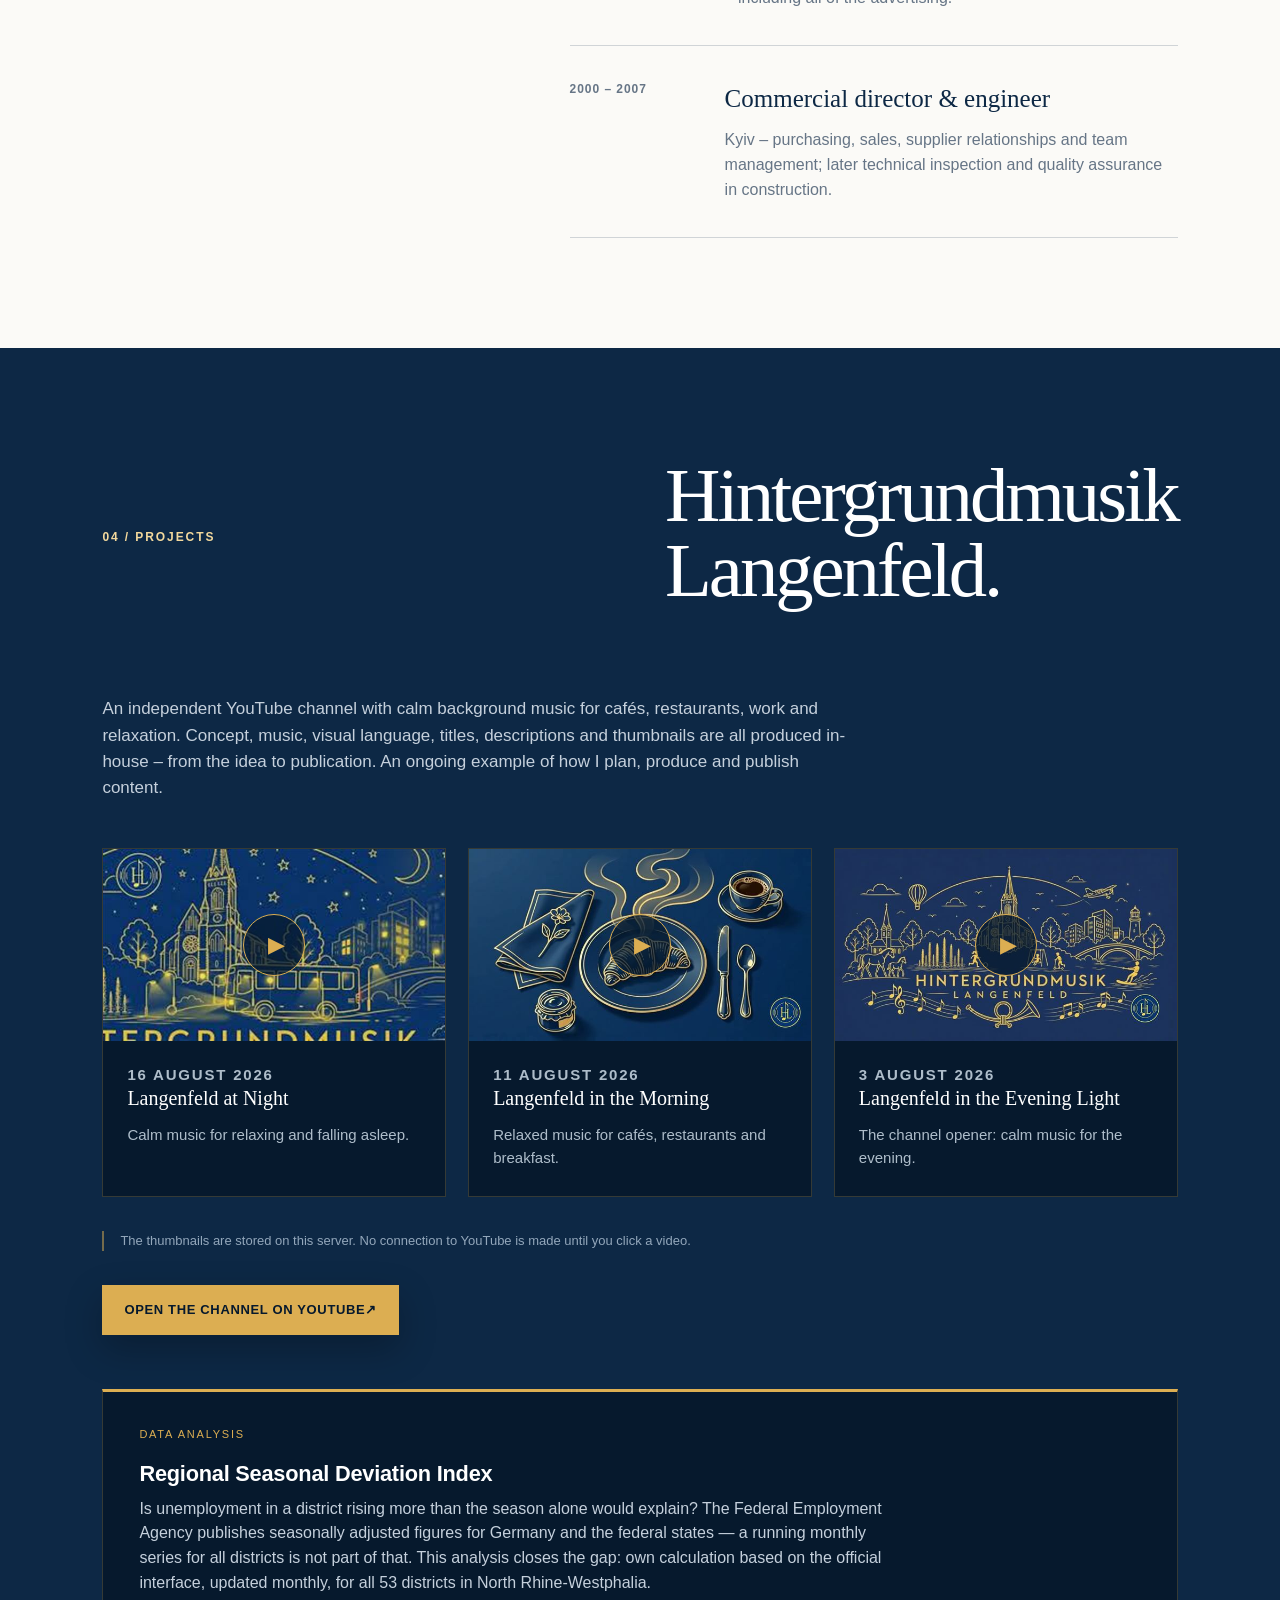
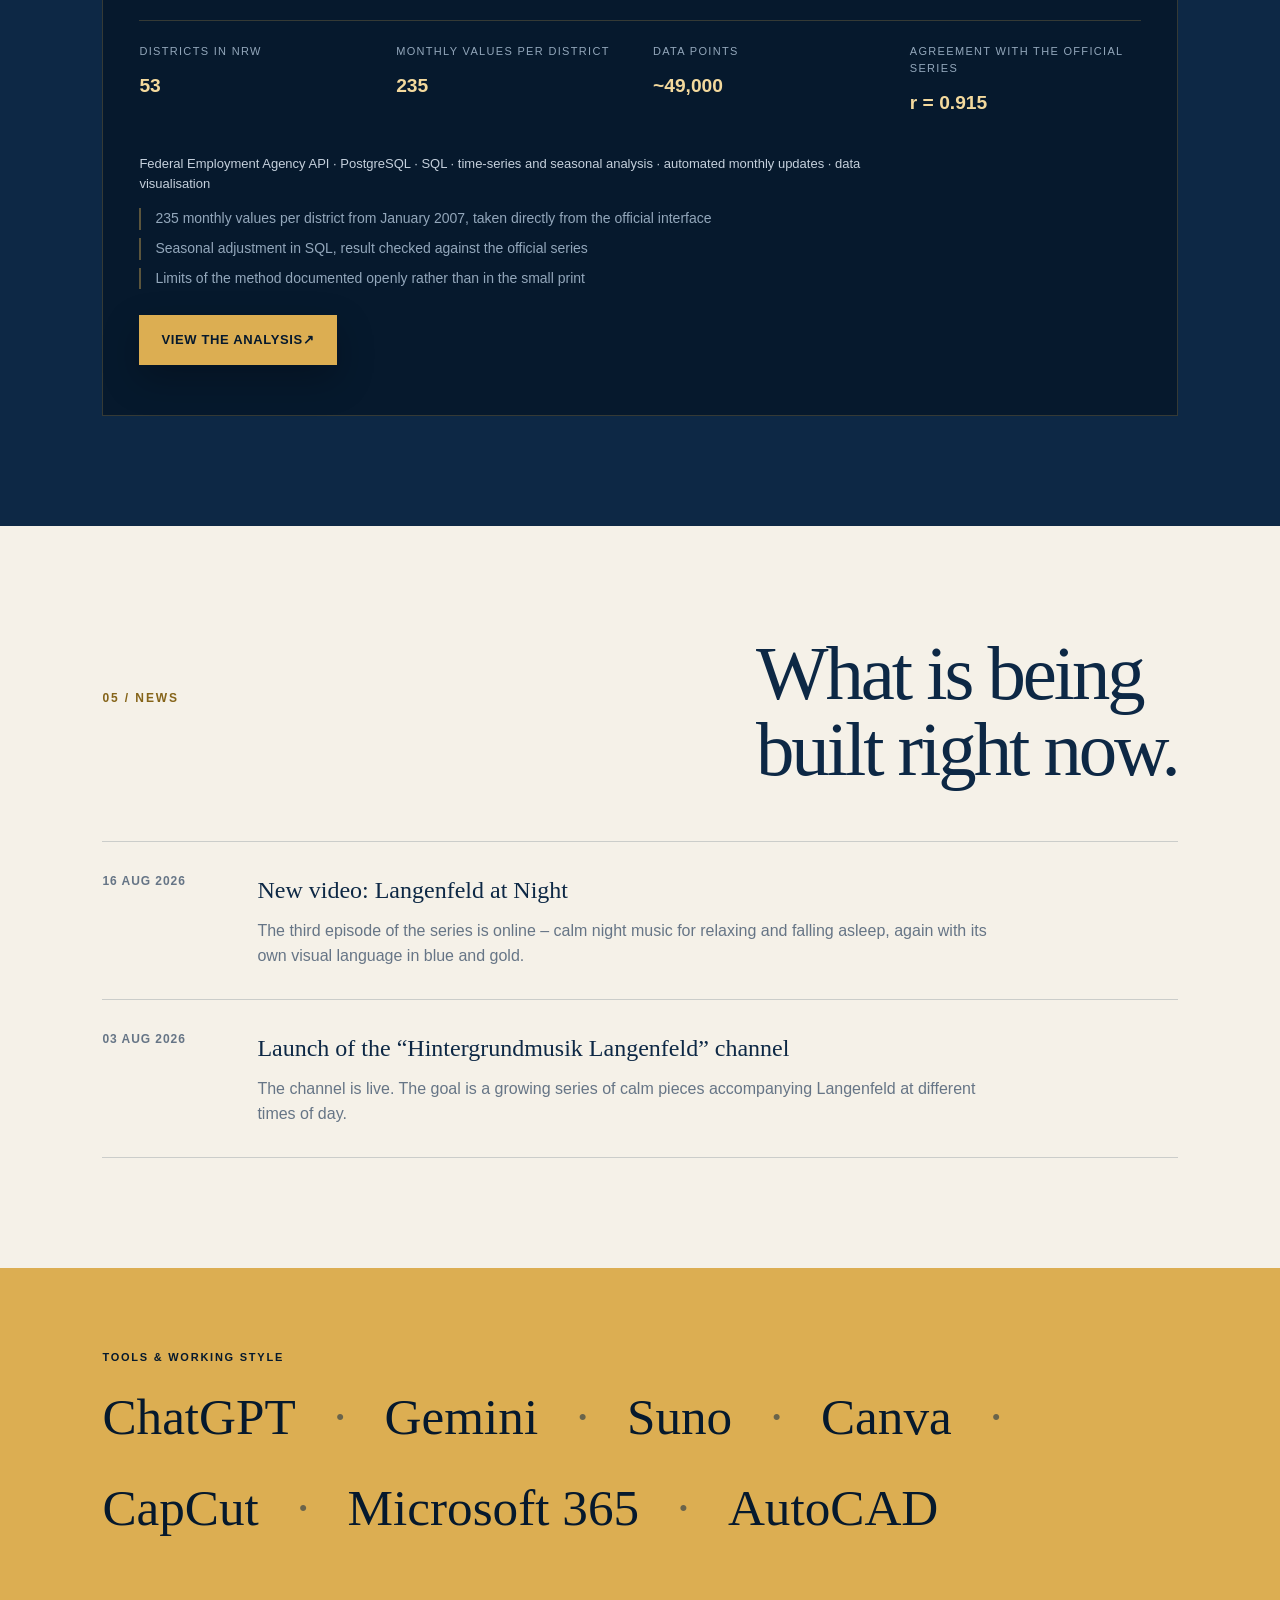
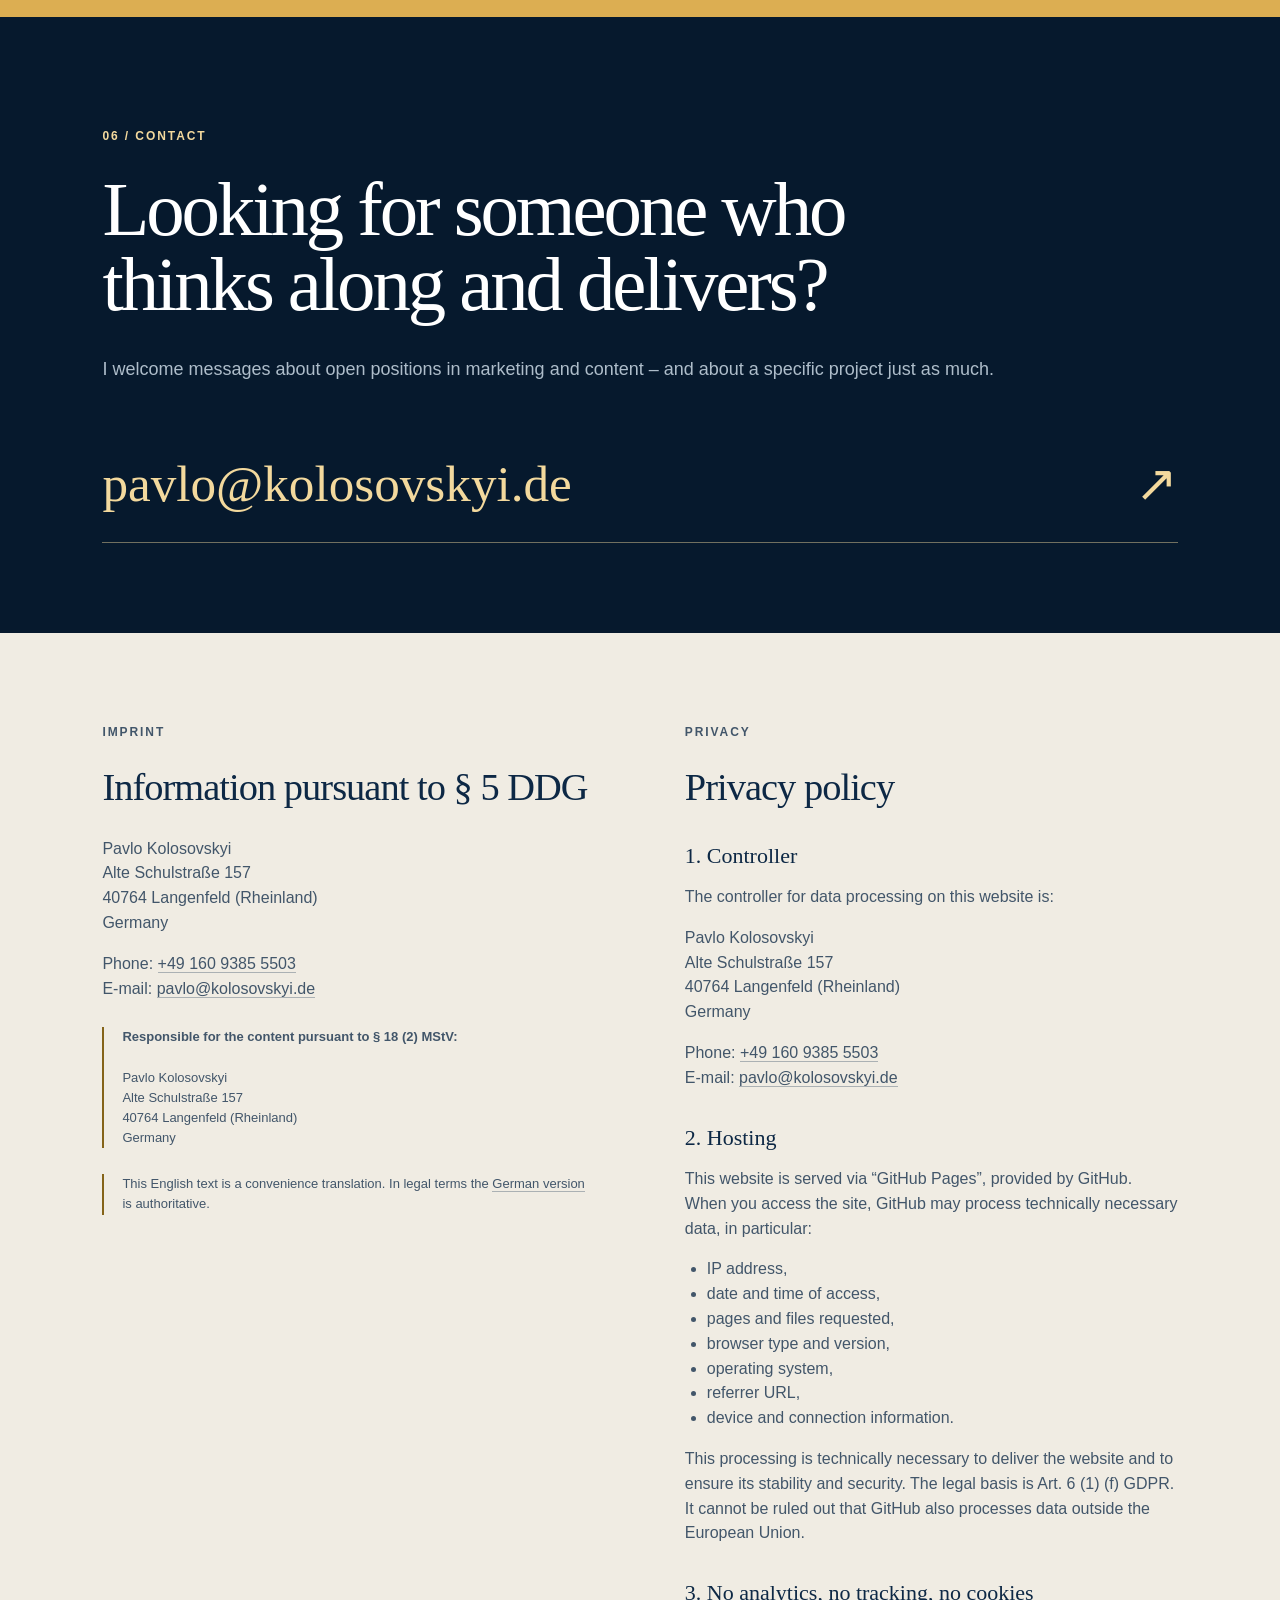
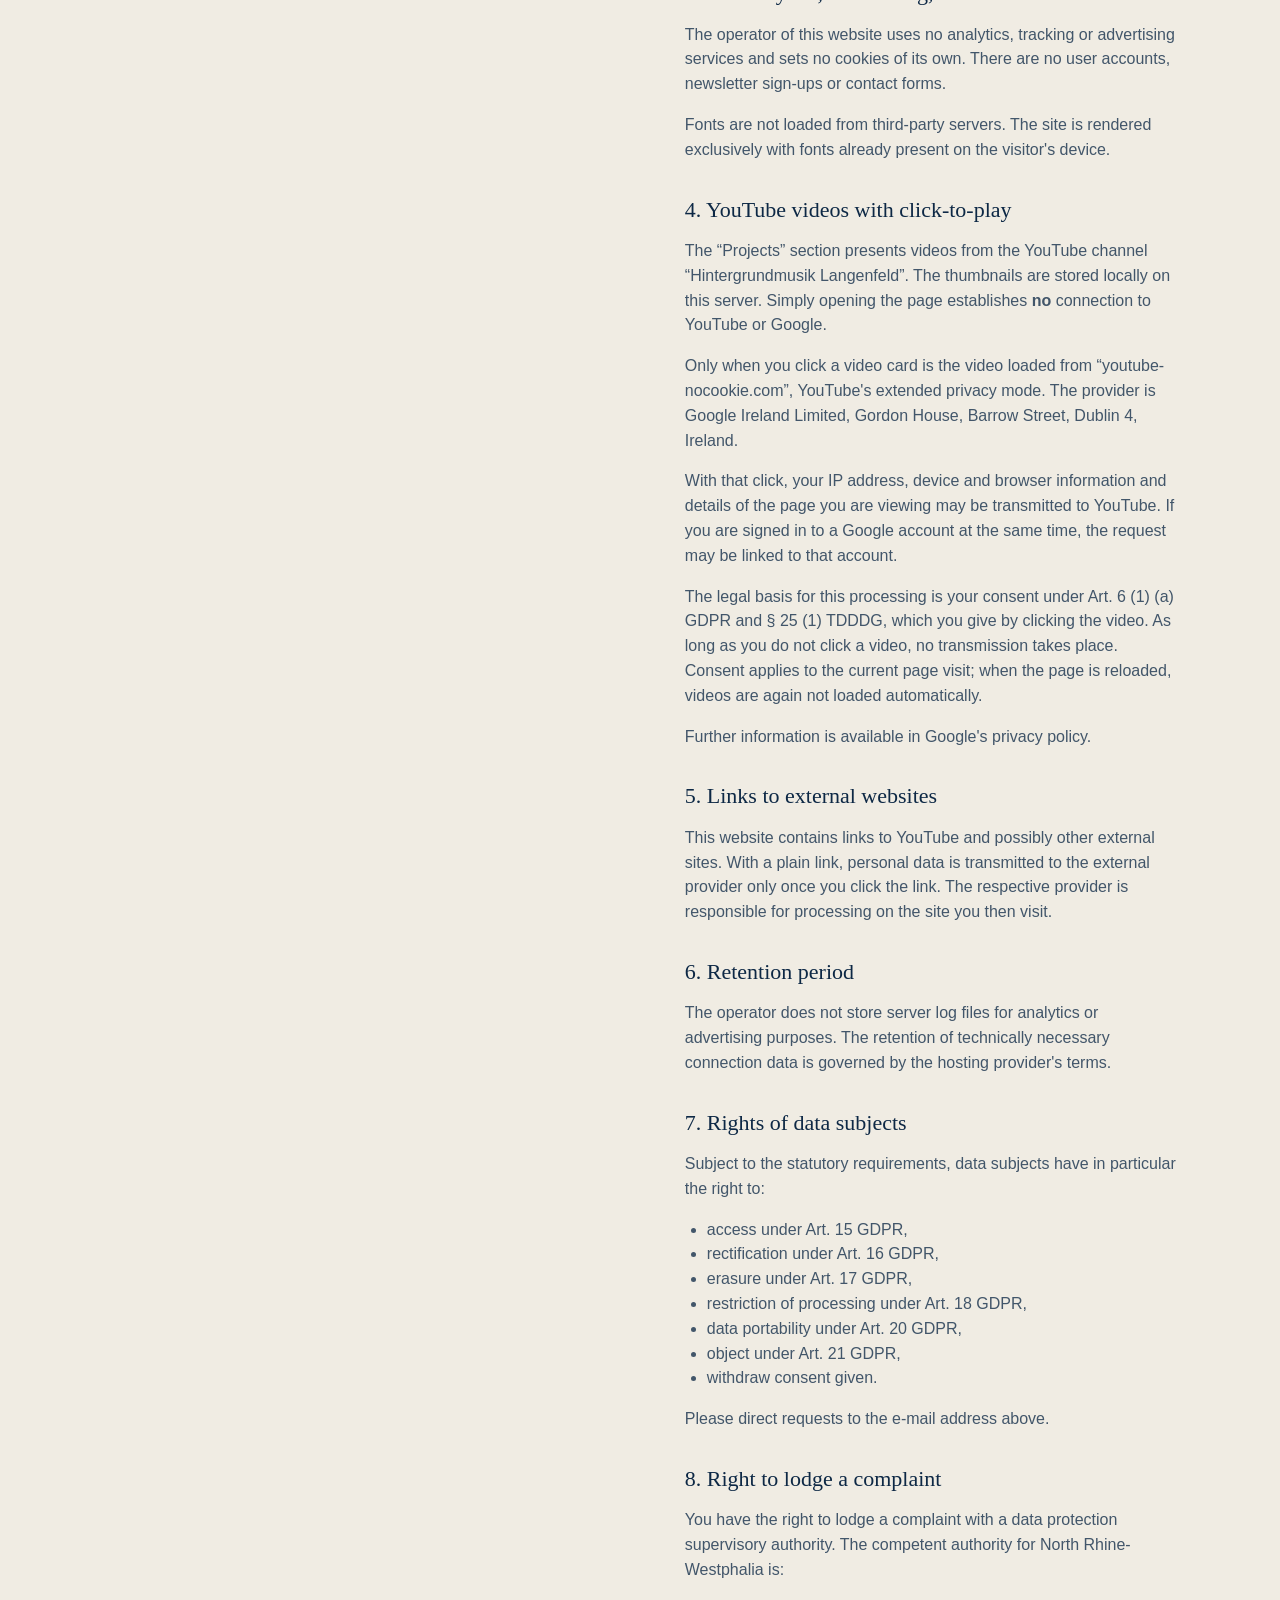
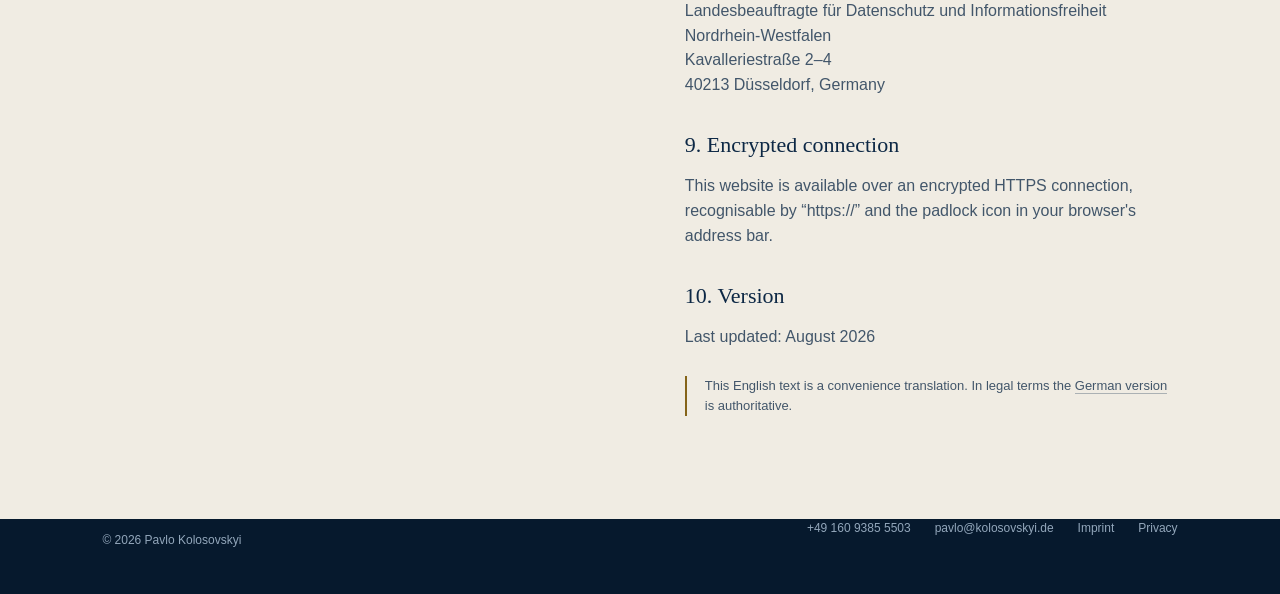
==== commit f8f831bf: "Datenminimierung: Kurzprofil statt vollstaendigem Lebenslauf Der oeffentliche Lebenslauf enthielt me" ====
--- a/en/index.html
+++ b/en/index.html
@@ -94,7 +94,7 @@
         <div class="lang-switch">
           <a href="../index.html" lang="de" hreflang="de">DE</a>
           <a href="index.html" aria-current="true" lang="en" hreflang="en">EN</a>
-          <a href="../uk/index.html" lang="uk" hreflang="uk">UK</a>
+          <a href="../uk/index.html" lang="uk" hreflang="uk">UA</a>
         </div>
       </nav>
     </header>
@@ -110,7 +110,7 @@
             <p class="hero-summary">B2B communication, video and music with AI support – alongside property and facility management.</p>
             <div class="hero-actions">
               <a class="button button-gold" href="#profile">Explore profile</a>
-              <a class="button button-outline-light" href="../assets/lebenslauf.pdf">View CV <span aria-hidden="true">↗</span></a>
+              <a class="button button-outline-light" href="../assets/profile-en.pdf">Short profile (PDF) <span aria-hidden="true">↗</span></a>
             </div>
           </div>
           <div class="hero-portrait" role="img" aria-label="Portrait of Pavlo Kolosovskyi"></div>
@@ -124,7 +124,7 @@
           <div class="seeking-item"><dt>Position</dt><dd>Marketing &amp; Content · Property management</dd></div>
           <div class="seeking-item"><dt>Scope</dt><dd>Full-time</dd></div>
           <div class="seeking-item"><dt>Available</dt><dd>immediately</dd></div>
-          <div class="seeking-item"><dt>Work permit</dt><dd>unrestricted (§ 24 AufenthG)</dd></div>
+          <div class="seeking-item"><dt>Work permit</dt><dd>unrestricted</dd></div>
           <div class="seeking-item"><dt>Region</dt><dd>Düsseldorf / Cologne area</dd></div>
         </dl>
       </section>
